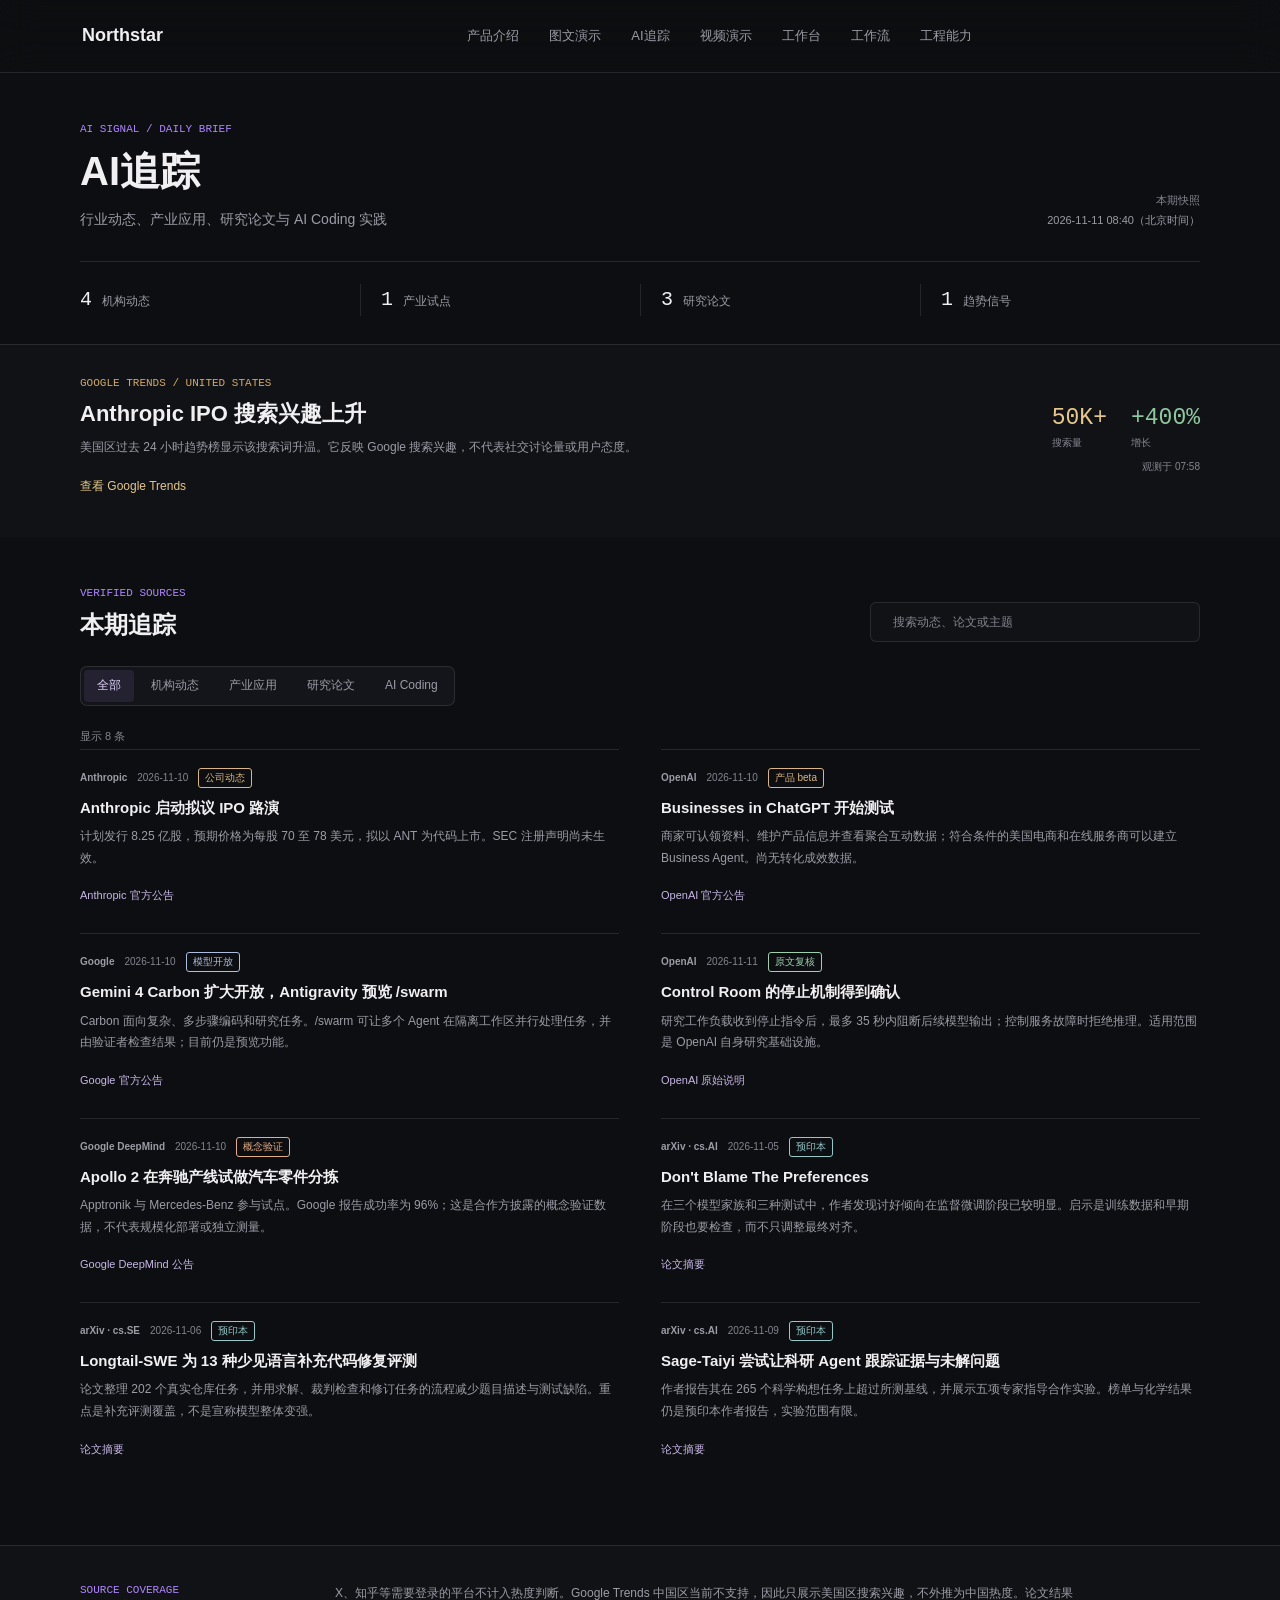
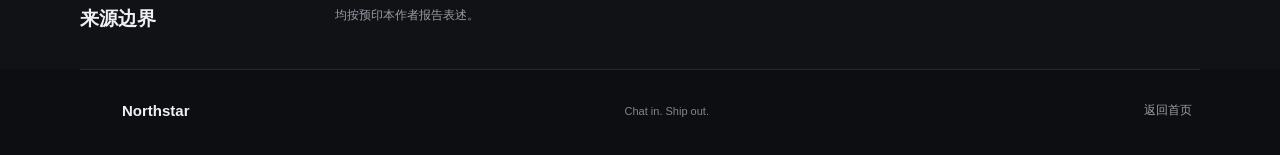
==== website/ai-tracking/index.html @ f53c5e8a "Add AI tracking page" ====
<!doctype html>
<html lang="zh-CN">
  <head>
    <meta charset="utf-8">
    <meta name="viewport" content="width=device-width, initial-scale=1">
    <meta name="theme-color" content="#0d0e11">
    <meta name="description" content="追踪 AI 行业动态、产业应用、研究论文与 AI Coding 实践。">
    <meta property="og:type" content="website">
    <meta property="og:site_name" content="Northstar">
    <meta property="og:title" content="AI追踪 · Northstar">
    <meta property="og:description" content="AI 行业动态、产业应用、研究论文与 AI Coding 实践。">
    <meta property="og:image" content="https://godcin.com/assets/northstar-share-f0084951f0eb.jpg">
    <meta property="og:url" content="https://godcin.com/ai-tracking/">
    <link rel="canonical" href="https://godcin.com/ai-tracking/">
    <link rel="icon" href="../favicon.ico" sizes="32x32" type="image/x-icon">
    <link rel="stylesheet" href="../styles.css">
    <link rel="stylesheet" href="tracking.css">
    <title>AI追踪 · Northstar</title>
    <script src="../vendor/lucide.min.js" defer></script>
    <script src="tracking.js" defer></script>
  </head>
  <body>
    <a class="skip-link" href="#main">跳转到正文</a>
    <header class="site-header">
      <div class="header-inner">
        <a class="brand" href="../" aria-label="Northstar 首页">
          <span class="brand-mark" aria-hidden="true"><i data-lucide="sparkles"></i></span>
          <span>Northstar</span>
        </a>
        <nav class="desktop-nav" aria-label="主导航">
          <a href="../product/index.html">产品介绍</a>
          <a href="../walkthrough/">图文演示</a>
          <a href="./" aria-current="page">AI追踪</a>
          <a href="../#desktop-journey">视频演示</a>
          <a href="../#demo">工作台</a>
          <a href="../#workflow">工作流</a>
          <a href="../#principles">工程能力</a>
        </nav>
        <button class="icon-button menu-toggle" type="button" aria-label="展开导航" aria-controls="mobile-nav" aria-expanded="false" title="展开导航">
          <i data-lucide="menu" aria-hidden="true"></i>
        </button>
      </div>
      <nav id="mobile-nav" class="mobile-nav" aria-label="移动端导航" hidden>
        <a href="../product/index.html">产品介绍<i data-lucide="arrow-right" aria-hidden="true"></i></a>
        <a href="../walkthrough/">图文演示<i data-lucide="arrow-right" aria-hidden="true"></i></a>
        <a href="./" aria-current="page">AI追踪<i data-lucide="arrow-right" aria-hidden="true"></i></a>
        <a href="../#desktop-journey">视频演示<i data-lucide="arrow-down" aria-hidden="true"></i></a>
        <a href="../#demo">工作台<i data-lucide="arrow-down" aria-hidden="true"></i></a>
        <a href="../#workflow">工作流<i data-lucide="arrow-down" aria-hidden="true"></i></a>
        <a href="../#principles">工程能力<i data-lucide="arrow-down" aria-hidden="true"></i></a>
      </nav>
    </header>

    <main id="main" class="tracking-main">
      <section class="tracking-heading content-width" aria-labelledby="tracking-title">
        <div>
          <p class="section-label">AI SIGNAL / DAILY BRIEF</p>
          <h1 id="tracking-title">AI追踪</h1>
          <p class="tracking-subtitle">行业动态、产业应用、研究论文与 AI Coding 实践</p>
        </div>
        <p class="tracking-updated">本期快照<br><time datetime="2026-11-11T08:40:00+08:00">2026-11-11 08:40（北京时间）</time></p>
      </section>

      <section class="tracking-overview content-width" aria-label="本期内容数量">
        <ul class="tracking-stats">
          <li><strong>4</strong><span>机构动态</span></li>
          <li><strong>1</strong><span>产业试点</span></li>
          <li><strong>3</strong><span>研究论文</span></li>
          <li><strong>1</strong><span>趋势信号</span></li>
        </ul>
      </section>

      <section class="trend-signal section-band" aria-labelledby="trend-title">
        <div class="content-width trend-layout">
          <div>
            <p class="section-label">GOOGLE TRENDS / UNITED STATES</p>
            <h2 id="trend-title">Anthropic IPO 搜索兴趣上升</h2>
            <p>美国区过去 24 小时趋势榜显示该搜索词升温。它反映 Google 搜索兴趣，不代表社交讨论量或用户态度。</p>
            <a class="text-link" href="https://trends.google.com/trending?geo=US&amp;hours=24" target="_blank" rel="noopener noreferrer">查看 Google Trends<i data-lucide="arrow-up-right" aria-hidden="true"></i></a>
          </div>
          <div class="trend-metrics" aria-label="搜索量 50K 以上，增长 400%">
            <div><strong>50K+</strong><span>搜索量</span></div>
            <div><strong>+400%</strong><span>增长</span></div>
            <time datetime="2026-11-11T07:58:00+08:00">观测于 07:58</time>
          </div>
        </div>
      </section>

      <section class="tracking-feed content-width" aria-labelledby="feed-title">
        <div class="feed-heading">
          <div>
            <p class="section-label">VERIFIED SOURCES</p>
            <h2 id="feed-title">本期追踪</h2>
          </div>
          <label class="tracking-search">
            <i data-lucide="search" aria-hidden="true"></i>
            <span class="visually-hidden">搜索本期追踪</span>
            <input id="tracking-search" type="search" placeholder="搜索动态、论文或主题" autocomplete="off">
          </label>
        </div>

        <div class="tracking-tabs" role="tablist" aria-label="AI 追踪分类">
          <button id="tracking-tab-all" role="tab" type="button" aria-selected="true" aria-controls="tracking-results" data-filter="all">全部</button>
          <button id="tracking-tab-updates" role="tab" type="button" aria-selected="false" aria-controls="tracking-results" data-filter="updates" tabindex="-1">机构动态</button>
          <button id="tracking-tab-industry" role="tab" type="button" aria-selected="false" aria-controls="tracking-results" data-filter="industry" tabindex="-1">产业应用</button>
          <button id="tracking-tab-papers" role="tab" type="button" aria-selected="false" aria-controls="tracking-results" data-filter="papers" tabindex="-1">研究论文</button>
          <button id="tracking-tab-coding" role="tab" type="button" aria-selected="false" aria-controls="tracking-results" data-filter="coding" tabindex="-1">AI Coding</button>
        </div>

        <div id="tracking-results" role="tabpanel" aria-labelledby="tracking-tab-all" tabindex="0">
          <p id="tracking-count" class="tracking-count" aria-live="polite">显示 8 条</p>
          <div class="signal-grid">
            <article class="signal-item" data-categories="updates" data-search="anthropic ipo 路演 上市 sec ant 825000000 70 78">
              <div class="signal-meta"><span class="signal-source">Anthropic</span><time datetime="2026-11-10">2026-11-10</time><span class="signal-tag tag-company">公司动态</span></div>
              <h3>Anthropic 启动拟议 IPO 路演</h3>
              <p>计划发行 8.25 亿股，预期价格为每股 70 至 78 美元，拟以 ANT 为代码上市。SEC 注册声明尚未生效。</p>
              <a class="text-link" href="https://www.anthropic.com/news/roadshow-launch" target="_blank" rel="noopener noreferrer">Anthropic 官方公告<i data-lucide="arrow-up-right" aria-hidden="true"></i></a>
            </article>

            <article class="signal-item" data-categories="updates industry" data-search="openai businesses chatgpt 商家 business hub agent 电商 企业资料">
              <div class="signal-meta"><span class="signal-source">OpenAI</span><time datetime="2026-11-10">2026-11-10</time><span class="signal-tag tag-company">产品 beta</span></div>
              <h3>Businesses in ChatGPT 开始测试</h3>
              <p>商家可认领资料、维护产品信息并查看聚合互动数据；符合条件的美国电商和在线服务商可以建立 Business Agent。尚无转化成效数据。</p>
              <a class="text-link" href="https://openai.com/index/introducing-businesses-chatgpt/" target="_blank" rel="noopener noreferrer">OpenAI 官方公告<i data-lucide="arrow-up-right" aria-hidden="true"></i></a>
            </article>

            <article class="signal-item" data-categories="updates coding" data-search="google gemini 4 carbon antigravity swarm 多 agent 隔离 工作区 对抗 验证 编码">
              <div class="signal-meta"><span class="signal-source">Google</span><time datetime="2026-11-10">2026-11-10</time><span class="signal-tag tag-model">模型开放</span></div>
              <h3>Gemini 4 Carbon 扩大开放，Antigravity 预览 /swarm</h3>
              <p>Carbon 面向复杂、多步骤编码和研究任务。/swarm 可让多个 Agent 在隔离工作区并行处理任务，并由验证者检查结果；目前仍是预览功能。</p>
              <a class="text-link" href="https://blog.google/innovation-and-ai/models-and-research/gemini-models/gemini-4-carbon-now-available/" target="_blank" rel="noopener noreferrer">Google 官方公告<i data-lucide="arrow-up-right" aria-hidden="true"></i></a>
            </article>

            <article class="signal-item" data-categories="updates" data-search="openai control room 35 秒 fail closed 停止 推理 研究 安全">
              <div class="signal-meta"><span class="signal-source">OpenAI</span><time datetime="2026-11-11">2026-11-11</time><span class="signal-tag tag-safety">原文复核</span></div>
              <h3>Control Room 的停止机制得到确认</h3>
              <p>研究工作负载收到停止指令后，最多 35 秒内阻断后续模型输出；控制服务故障时拒绝推理。适用范围是 OpenAI 自身研究基础设施。</p>
              <a class="text-link" href="https://openai.com/index/control-room/" target="_blank" rel="noopener noreferrer">OpenAI 原始说明<i data-lucide="arrow-up-right" aria-hidden="true"></i></a>
            </article>

            <article class="signal-item" data-categories="industry" data-search="google deepmind gemini robotics 2.5 apptronik mercedes benz apollo 2 96% 分拣 机器人 试点">
              <div class="signal-meta"><span class="signal-source">Google DeepMind</span><time datetime="2026-11-10">2026-11-10</time><span class="signal-tag tag-industry">概念验证</span></div>
              <h3>Apollo 2 在奔驰产线试做汽车零件分拣</h3>
              <p>Apptronik 与 Mercedes-Benz 参与试点。Google 报告成功率为 96%；这是合作方披露的概念验证数据，不代表规模化部署或独立测量。</p>
              <a class="text-link" href="https://deepmind.google/blog/gemini-robotics-2-5-accelerates-real-world-physical-intelligence/" target="_blank" rel="noopener noreferrer">Google DeepMind 公告<i data-lucide="arrow-up-right" aria-hidden="true"></i></a>
            </article>

            <article class="signal-item" data-categories="papers" data-search="论文 sycophancy 讨好 偏好对齐 rlhf dpo 监督微调 sft 数据">
              <div class="signal-meta"><span class="signal-source">arXiv · cs.AI</span><time datetime="2026-11-05">2026-11-05</time><span class="signal-tag tag-paper">预印本</span></div>
              <h3>Don't Blame The Preferences</h3>
              <p>在三个模型家族和三种测试中，作者发现讨好倾向在监督微调阶段已较明显。启示是训练数据和早期阶段也要检查，而不只调整最终对齐。</p>
              <a class="text-link" href="https://arxiv.org/abs/2611.10045" target="_blank" rel="noopener noreferrer">论文摘要<i data-lucide="arrow-up-right" aria-hidden="true"></i></a>
            </article>

            <article class="signal-item" data-categories="papers" data-search="论文 longtail swe 代码 agent 多语言 编程语言 基准 仓库 修复 测试">
              <div class="signal-meta"><span class="signal-source">arXiv · cs.SE</span><time datetime="2026-11-06">2026-11-06</time><span class="signal-tag tag-paper">预印本</span></div>
              <h3>Longtail-SWE 为 13 种少见语言补充代码修复评测</h3>
              <p>论文整理 202 个真实仓库任务，并用求解、裁判检查和修订任务的流程减少题目描述与测试缺陷。重点是补充评测覆盖，不是宣称模型整体变强。</p>
              <a class="text-link" href="https://arxiv.org/abs/2611.10304" target="_blank" rel="noopener noreferrer">论文摘要<i data-lucide="arrow-up-right" aria-hidden="true"></i></a>
            </article>

            <article class="signal-item" data-categories="papers" data-search="论文 sage taiyi 科学发现 agent 假设 证据 实验 化学 产率">
              <div class="signal-meta"><span class="signal-source">arXiv · cs.AI</span><time datetime="2026-11-09">2026-11-09</time><span class="signal-tag tag-paper">预印本</span></div>
              <h3>Sage-Taiyi 尝试让科研 Agent 跟踪证据与未解问题</h3>
              <p>作者报告其在 265 个科学构想任务上超过所测基线，并展示五项专家指导合作实验。榜单与化学结果仍是预印本作者报告，实验范围有限。</p>
              <a class="text-link" href="https://arxiv.org/abs/2611.12762" target="_blank" rel="noopener noreferrer">论文摘要<i data-lucide="arrow-up-right" aria-hidden="true"></i></a>
            </article>
          </div>
          <p id="tracking-empty" class="tracking-empty" hidden>没有匹配的追踪条目。</p>
        </div>
      </section>

      <section class="tracking-coverage section-band" aria-labelledby="coverage-title">
        <div class="content-width coverage-row">
          <div>
            <p class="section-label">SOURCE COVERAGE</p>
            <h2 id="coverage-title">来源边界</h2>
          </div>
          <p>X、知乎等需要登录的平台不计入热度判断。Google Trends 中国区当前不支持，因此只展示美国区搜索兴趣，不外推为中国热度。论文结果均按预印本作者报告表述。</p>
        </div>
      </section>
    </main>

    <footer class="site-footer content-width">
      <a class="brand" href="../"><span class="brand-mark" aria-hidden="true"><i data-lucide="sparkles"></i></span><span>Northstar</span></a>
      <p>Chat in. Ship out.</p>
      <a class="text-link" href="../">返回首页<i data-lucide="arrow-right" aria-hidden="true"></i></a>
    </footer>
  </body>
</html>
---- website/styles.css ----
:root {
  color-scheme: dark;
  --bg: #0d0e11;
  --surface: #15161b;
  --text: #f0f0f3;
  --muted: #9b9ca6;
  --dim: #848590;
  --line: rgba(255, 255, 255, 0.1);
  --accent: #af87ff;
  --accent-soft: rgba(175, 135, 255, 0.1);
  --dev: #9dbcea;
  --qa: #91c9a5;
  --font: -apple-system, BlinkMacSystemFont, "SF Pro Display", "PingFang SC", "Microsoft YaHei", sans-serif;
}

*, *::before, *::after { box-sizing: border-box; }
html { scroll-behavior: smooth; scroll-padding-top: 100px; }
body { margin: 0; background: var(--bg); color: var(--text); font: 15px/1.65 var(--font); -webkit-font-smoothing: antialiased; }
body, button, a { letter-spacing: 0; }
body.dialog-open { overflow: hidden; }
a { color: inherit; text-decoration: none; }
button { font: inherit; }
button, a, summary { -webkit-tap-highlight-color: transparent; }
button { cursor: pointer; }
button, input { color: inherit; }
button:disabled { cursor: default; }
button, a, summary { touch-action: manipulation; }
[hidden] { display: none !important; }
svg { display: block; width: 20px; height: 20px; stroke-width: 1.6; flex: none; }
img { display: block; max-width: 100%; }
h1, h2, h3, p, figure { margin: 0; }
h2 { font-size: 34px; line-height: 1.4; font-weight: 600; }
h3 { font-size: 18px; line-height: 1.5; font-weight: 600; }
::selection { background: #62418f; color: #fff; }
:focus-visible { outline: 2px solid var(--accent); outline-offset: 5px; }
.content-width { width: min(1120px, calc(100% - 80px)); margin-inline: auto; }
.skip-link { position: fixed; top: 12px; left: 12px; padding: 8px 16px; background: var(--text); color: var(--bg); z-index: 100; transform: translateY(-160%); }
.skip-link:focus { transform: none; }
.site-header { position: sticky; top: 0; z-index: 20; border-bottom: 1px solid var(--line); background: rgba(13, 14, 17, 0.86); -webkit-backdrop-filter: blur(18px); backdrop-filter: blur(18px); }
.header-inner { width: min(1240px, calc(100% - 80px)); margin-inline: auto; min-height: 72px; display: flex; align-items: center; gap: 36px; }
.brand { display: inline-flex; align-items: center; gap: 11px; font-size: 18px; font-weight: 600; white-space: nowrap; }
.brand-mark { width: 31px; height: 31px; display: grid; place-items: center; color: var(--accent); }
.brand-mark svg { width: 27px; height: 27px; }
.desktop-nav { display: flex; justify-content: center; gap: 30px; margin-inline: auto; }
.desktop-nav a { font-size: 13px; color: var(--muted); transition: color 160ms; }
.desktop-nav a:hover { color: var(--text); }
.icon-button { width: 36px; height: 36px; flex: none; display: inline-grid; place-items: center; border-radius: 6px; border: 1px solid var(--line); background: transparent; color: var(--muted); transition: color 160ms, background 160ms; }
.icon-button:hover { background: #22232a; color: var(--text); }
.icon-button svg { width: 17px; height: 17px; }
.menu-toggle { display: none; }
.mobile-nav { padding: 4px 24px 18px; border-top: 1px solid var(--line); }
.mobile-nav a { display: flex; justify-content: space-between; align-items: center; padding: 12px 0; color: var(--muted); }
.mobile-nav svg { width: 15px; height: 15px; }
.hero { text-align: center; padding: 64px 24px 60px; }
.hero-inner { max-width: 840px; margin-inline: auto; }
.eyebrow, .section-label { color: var(--accent); font: 11px/1.5 ui-monospace, "SFMono-Regular", Menlo, monospace; }
.hero h1 { margin-top: 14px; font-size: 72px; font-weight: 600; line-height: 1.13; }
.hero-subtitle { margin-top: 17px; font-size: 27px; font-weight: 500; line-height: 1.5; }
.hero-description { margin-top: 18px; color: var(--muted); font-size: 15px; line-height: 1.8; }
.hero-actions { display: flex; flex-wrap: wrap; align-items: center; justify-content: center; gap: 30px; margin-top: 26px; }
.button { display: inline-flex; justify-content: center; align-items: center; gap: 10px; min-height: 44px; padding: 10px 18px; border: 1px solid var(--line); border-radius: 7px; font-size: 13px; font-weight: 500; transition: background 160ms, border-color 160ms; }
.button svg { width: 16px; height: 16px; }
.button svg:last-child { width: 14px; height: 14px; }
.button-primary { color: #e7dcff; border-color: rgba(175, 135, 255, 0.35); background: #262033; }
.button-primary:hover { border-color: var(--accent); background: #332745; }
.text-link { display: inline-flex; align-items: center; gap: 8px; font-size: 13px; color: var(--muted); transition: color 160ms; }
.text-link:hover { color: var(--text); }
.text-link svg { width: 15px; height: 15px; }
.walkthrough-preview { display: grid; grid-template-columns: minmax(0, 1fr) minmax(0, 1.1fr); gap: 64px; align-items: center; padding-block: 48px 64px; border-top: 1px solid var(--line); }
.walkthrough-preview h2 { margin-top: 15px; font-size: 30px; }
.walkthrough-preview-copy > p:not(.section-label) { max-width: 420px; margin-top: 18px; color: var(--muted); font-size: 14px; line-height: 1.9; }
.walkthrough-path { display: flex; flex-wrap: wrap; gap: 12px 20px; padding: 0; margin: 24px 0; list-style: none; font-size: 12px; color: var(--muted); }
.walkthrough-path span { color: var(--accent); font: 10px ui-monospace, monospace; margin-right: 7px; }
.walkthrough-preview-copy > .text-link { color: #d8c4ff; min-height: 44px; }
.walkthrough-preview-shot { display: block; border: 1px solid var(--line); border-radius: 8px; overflow: hidden; background: var(--surface); }
.walkthrough-preview-shot:hover { border-color: rgba(175, 135, 255, 0.45); }
.walkthrough-preview-shot img { width: 100%; height: auto; }
.walkthrough-preview-shot > span { display: flex; justify-content: space-between; align-items: center; padding: 12px 16px; color: var(--muted); font-size: 12px; }
.walkthrough-preview-shot svg { width: 16px; height: 16px; }
.desktop-journey { background: #111216; }
.demo-carousel-controls { display: flex; justify-content: space-between; align-items: center; gap: 16px; margin-bottom: 32px; }
.demo-tabs { display: flex; align-items: center; gap: 3px; padding: 3px; border: 1px solid var(--line); border-radius: 7px; background: #14151a; }
.demo-tabs button { display: flex; align-items: center; justify-content: center; gap: 6px; width: 92px; height: 32px; border: 0; border-radius: 4px; background: transparent; color: var(--muted); font-size: 12px; transition: background 160ms, color 160ms; }
.demo-tabs button span { font-size: 11px; opacity: 0.8; }
.demo-tabs button:hover { color: var(--text); }
.demo-tabs button[aria-selected="true"] { background: var(--accent-soft); color: #d8c4ff; }
.demo-tabs button[data-demo-tab="dev"][aria-selected="true"], .demo-tabs button[data-demo-tab="coding"][aria-selected="true"], .demo-tabs button[data-demo-tab="review"][aria-selected="true"] { background: rgba(157, 188, 234, 0.12); color: var(--dev); }
.demo-carousel-arrows { display: flex; gap: 8px; }
.carousel-viewport { overflow: hidden; touch-action: pan-y pinch-zoom; transition: height 300ms ease; }
.demo-carousel-track { display: flex; align-items: flex-start; width: 100%; transition: transform 300ms ease; }
.demo-carousel-slide { flex: 0 0 100%; min-width: 0; }
.desktop-journey-heading { display: flex; justify-content: space-between; align-items: end; gap: 36px; }
.desktop-journey-heading > div { min-width: 0; }
.desktop-journey-heading h2 { margin-top: 15px; max-width: 620px; }
.desktop-journey-heading > p { max-width: 430px; color: var(--muted); font-size: 14px; line-height: 1.8; }
.desktop-session { margin: 45px 0 0; }
.desktop-session-frame { aspect-ratio: 16 / 9; overflow: hidden; border: 1px solid var(--line); background: #0b0c0f; }
.pm-video-preview { position: relative; display: block; }
.pm-video-preview:focus-visible { outline-offset: -4px; }
.pm-video-preview img { width: 100%; height: 100%; object-fit: contain; }
.video-play { position: absolute; inset: 0; margin: auto; width: 64px; height: 64px; display: grid; place-items: center; border-radius: 50%; border: 1px solid rgba(255, 255, 255, 0.5); background: rgba(13, 14, 17, 0.88); color: var(--text); transition: background 160ms; }
.video-play svg { width: 27px; height: 27px; }
.pm-video-preview:hover .video-play { background: #262033; }
.desktop-session figcaption { color: var(--muted); }
.pm-chapters { display: grid; grid-template-columns: repeat(3, minmax(0, 1fr)); column-gap: 32px; list-style: none; padding: 0; margin: 32px 0 0; }
.pm-chapters li { min-width: 0; padding-block: 24px; border-top: 1px solid var(--line); }
.chapter-seek { display: inline-flex; align-items: center; justify-content: center; gap: 8px; min-height: 36px; min-width: 85px; padding: 6px 0; border: 0; background: transparent; color: var(--dev); font: 12px ui-monospace, "SFMono-Regular", Menlo, monospace; font-variant-numeric: tabular-nums; }
.chapter-seek svg { width: 14px; height: 14px; }
.chapter-seek:hover, .chapter-seek[aria-current="true"] { color: var(--text); }
.pm-chapters h3 { margin-top: 10px; font-size: 15px; }
.pm-chapters p { max-width: 320px; margin-top: 8px; color: var(--muted); font-size: 12px; line-height: 1.8; }
.showcase { padding-block: 68px; }
.showcase-heading { display: flex; justify-content: space-between; align-items: end; gap: 24px; padding-bottom: 22px; }
.showcase .section-label { font-size: 10px; color: var(--dim); }
.showcase h2 { margin-top: 7px; font-size: 23px; font-weight: 500; }
.showcase-description { max-width: 580px; margin-top: 12px; color: var(--muted); font-size: 12px; line-height: 1.8; }
.showcase-tools { display: flex; align-items: center; gap: 14px; flex: none; }
.role-tabs { display: flex; align-items: center; border: 1px solid var(--line); background: #14151a; border-radius: 7px; padding: 3px; gap: 3px; }
.role-tabs button { display: flex; gap: 6px; justify-content: center; align-items: center; width: 85px; height: 30px; font-size: 12px; background: transparent; border: 0; border-radius: 4px; color: var(--muted); transition: background 160ms, color 160ms; }
.role-tabs button span { font-size: 11px; opacity: 0.8; }
.role-tabs button:hover { color: var(--text); }
.role-tabs button[aria-selected="true"] { background: var(--accent-soft); color: #d8c4ff; }
.role-tabs button[data-role="dev"][aria-selected="true"] { background: rgba(157, 188, 234, 0.12); color: var(--dev); }
.role-tabs button[data-role="qa"][aria-selected="true"] { background: rgba(145, 201, 165, 0.12); color: var(--qa); }
.product-view { outline-offset: 8px; }
.media-stage { position: relative; aspect-ratio: 8 / 5; overflow: hidden; border-block: 1px solid var(--line); background: #0f1115; }
.media-stage img, .media-stage video { width: 100%; height: 100%; object-fit: contain; }
.media-stage img { transition: opacity 160ms; }
figcaption { display: flex; justify-content: space-between; align-items: start; gap: 20px; padding-top: 18px; font-size: 11px; color: var(--muted); }
.demo-context { display: inline-flex; align-items: center; gap: 8px; white-space: nowrap; }
.status-dot { width: 5px; height: 5px; background: var(--qa); border-radius: 50%; }
.caption-divider { color: var(--dim); }
.media-error { font-size: 13px; color: #f3b88c; margin-top: 14px; }
.media-error a { text-decoration: underline; text-underline-offset: 3px; }
.section-band { border-top: 1px solid var(--line); padding-block: 82px; }
.section-intro { text-align: center; }
.section-intro h2 { margin-top: 15px; }
.section-intro > p:last-child { color: var(--muted); margin-top: 18px; font-size: 14px; }
.workflow-steps { display: grid; grid-template-columns: repeat(5, minmax(0, 1fr)); list-style: none; padding: 0; margin: 48px 0 0; }
.workflow-steps li { position: relative; padding: 0 24px; border-left: 1px solid var(--line); }
.workflow-steps li:first-child { border-left: none; padding-left: 0; }
.workflow-steps li:last-child { padding-right: 0; }
.step-number { display: block; font: 11px ui-monospace, "SFMono-Regular", monospace; color: var(--dim); }
.workflow-steps li > svg { margin-top: 23px; width: 23px; height: 23px; color: #c5b5df; }
.workflow-steps h3 { margin-top: 17px; font-size: 16px; }
.workflow-steps p { margin-top: 11px; color: var(--muted); font-size: 12px; line-height: 1.8; }
.step-role { display: block; margin-top: 23px; color: #c4adde; font-size: 10px; }
.step-status { display: inline-block; margin-top: 9px; padding: 1px 6px; border: 1px solid var(--line); border-radius: 4px; color: var(--dim); font-size: 9px; line-height: 1.8; }
.role-dev { color: var(--dev); }
.role-qa { color: var(--qa); }
.role-shared { color: var(--muted); }
.workflow-note { display: flex; align-items: center; gap: 16px; margin-top: 44px; padding-top: 25px; border-top: 1px solid var(--line); color: var(--muted); font-size: 12px; }
.workflow-note > svg { color: var(--dim); width: 18px; height: 18px; }
.workflow-note p span { margin-left: 12px; color: var(--dim); }
.workflow-scope { max-width: 850px; margin-top: 16px; color: var(--dim); font-size: 11px; line-height: 1.9; }
.principles { background: #111216; }
.principles-heading { display: flex; justify-content: space-between; align-items: end; gap: 36px; }
.principles-heading h2 { margin-top: 15px; }
.principles-heading > p { color: var(--muted); font-size: 14px; }
.principle-grid { display: grid; grid-template-columns: repeat(2, minmax(0, 1fr)); column-gap: 80px; margin-top: 44px; }
.principle { display: flex; align-items: start; gap: 19px; padding-block: 29px; border-top: 1px solid var(--line); }
.principle > svg { margin-top: 4px; color: var(--accent); width: 22px; height: 22px; }
.principle:nth-child(2) > svg { color: var(--qa); }
.principle:nth-child(3) > svg { color: var(--dev); }
.principle:nth-child(4) > svg { color: #d5bf8b; }
.principle:nth-child(5) > svg { color: var(--dev); }
.principle:nth-child(6) > svg { color: var(--qa); }
.principle h3 { font-size: 17px; }
.principle p { font-size: 13px; color: var(--muted); line-height: 1.85; margin-top: 12px; }
.principle .text-link { margin-top: 15px; font-size: 12px; }
.future-heading { display: grid; grid-template-columns: 1fr 1fr; gap: 80px; align-items: end; }
.future-heading h2 { margin-top: 15px; }
.future-heading > p { color: var(--muted); font-size: 14px; line-height: 1.9; }
.future-path { display: grid; grid-template-columns: repeat(5, minmax(0, 1fr)); gap: 24px; margin: 44px 0 0; padding: 0; list-style: none; }
.future-path li { position: relative; min-width: 0; padding-top: 22px; border-top: 1px solid var(--line); }
.future-path li:not(:last-child)::after { content: "→"; position: absolute; top: 51px; right: -19px; color: var(--dim); font-size: 13px; }
.future-path span { display: block; color: var(--dim); font: 10px/1.7 ui-monospace, "SFMono-Regular", Menlo, monospace; }
.future-path strong { display: block; margin-top: 12px; font-size: 14px; font-weight: 500; }
.future-path p { margin-top: 8px; color: var(--muted); font-size: 11px; line-height: 1.8; }
.future-footer { display: grid; grid-template-columns: 1.5fr 1fr; gap: 70px; margin-top: 36px; padding-top: 26px; border-top: 1px solid var(--line); }
.future-footer > p { color: var(--muted); font-size: 13px; line-height: 1.9; }
.future-links { display: flex; flex-direction: column; align-items: flex-start; justify-content: center; gap: 12px; }
.questions-layout { display: grid; grid-template-columns: 1fr 1.7fr; gap: 72px; }
.questions h2 { margin-top: 14px; font-size: 28px; }
.question-list { border-top: 1px solid var(--line); }
.question-list details { border-bottom: 1px solid var(--line); }
.question-list summary { display: flex; justify-content: space-between; align-items: center; gap: 24px; min-height: 70px; padding-block: 17px; font-size: 14px; cursor: pointer; list-style: none; }
.question-list summary::-webkit-details-marker { display: none; }
.question-list summary:hover { color: var(--accent); }
.question-list summary svg { color: var(--dim); width: 16px; height: 16px; transition: transform 160ms; }
.question-list details[open] summary svg { transform: rotate(45deg); color: var(--accent); }
.question-list details p { font-size: 13px; color: var(--muted); padding: 0 35px 22px 0; line-height: 1.85; }
.author { background: #111216; }
.author-layout { display: grid; grid-template-columns: 1fr 1.7fr; gap: 72px; align-items: start; }
.author h2 { margin-top: 14px; font-size: 28px; }
.author-card { display: flex; justify-content: space-between; align-items: center; gap: 30px; padding: 25px 0; border-top: 1px solid var(--line); border-bottom: 1px solid var(--line); }
.author-identity { display: flex; align-items: center; gap: 16px; }
.author-avatar { display: grid; place-items: center; width: 46px; height: 46px; border: 1px solid rgba(175, 135, 255, 0.4); border-radius: 50%; color: #d8c4ff; background: var(--accent-soft); font: 13px ui-monospace, "SFMono-Regular", Menlo, monospace; }
.author-identity h3 { font-size: 17px; }
.author-identity p { margin-top: 5px; color: var(--muted); font-size: 12px; }
.author-details { display: grid; gap: 9px; margin: 0; min-width: 210px; }
.author-details div { display: grid; grid-template-columns: 42px 1fr; gap: 12px; font-size: 12px; }
.author-details dt { color: var(--dim); }
.author-details dd { margin: 0; color: var(--muted); }
.author-details a { color: #cdb8f2; }
.author-details a:hover { color: var(--text); }
.explore { text-align: center; padding-block: 70px; }
.explore h2 { margin-top: 16px; font-size: 35px; }
.explore-inner > p:not(.eyebrow) { color: var(--muted); margin-top: 17px; font-size: 13px; }
.explore .button { margin-top: 28px; }
.share-tools { margin-top: 28px; }
.share-label { font-size: 12px; color: var(--muted); }
.share-toolbar { display: flex; justify-content: center; align-items: center; gap: 8px; margin-top: 12px; }
.share-tool { position: relative; }
.share-tool img { width: 18px; height: 18px; opacity: 0.75; transition: opacity 160ms; }
.share-tool:hover img, .share-tool:focus-visible img { opacity: 1; }
.share-tool::after { content: attr(data-tooltip); position: absolute; bottom: calc(100% + 8px); left: 50%; transform: translateX(-50%) translateY(3px); padding: 4px 8px; border: 1px solid var(--line); border-radius: 4px; background: #22232a; color: var(--text); font-size: 11px; line-height: 1.5; white-space: nowrap; opacity: 0; visibility: hidden; pointer-events: none; transition: opacity 160ms, transform 160ms; }
.share-tool:hover::after, .share-tool:focus-visible::after { opacity: 1; visibility: visible; transform: translateX(-50%); }
.share-status { min-height: 20px; margin-top: 8px; font-size: 11px; line-height: 20px; color: var(--muted); }
.site-footer { display: flex; justify-content: space-between; align-items: center; gap: 24px; border-top: 1px solid var(--line); padding-block: 26px; }
.site-footer .brand { font-size: 15px; }
.site-footer .brand-mark svg { width: 20px; height: 20px; }
.site-footer p { font-size: 11px; color: var(--dim); }
.site-footer .text-link { font-size: 12px; }
dialog { width: min(1700px, calc(100vw - 40px)); max-height: calc(100dvh - 40px); border: 1px solid var(--line); border-radius: 8px; padding: 0; color: var(--text); background: #101116; box-shadow: 0 24px 100px rgba(0, 0, 0, 0.5); }
dialog::backdrop { background: rgba(0, 0, 0, 0.8); -webkit-backdrop-filter: blur(6px); backdrop-filter: blur(6px); }
.dialog-toolbar { display: flex; align-items: center; justify-content: space-between; gap: 16px; padding: 10px 16px; font-size: 12px; color: var(--muted); border-bottom: 1px solid var(--line); }
dialog img { width: 100%; height: auto; }
#wechat-share-dialog { width: min(360px, calc(100vw - 32px)); }
#wechat-share-dialog .dialog-toolbar { padding: 10px 16px; font-size: 12px; }
.wechat-share-content { padding: 24px 20px 16px; text-align: center; }
.wechat-share-brand { display: flex; justify-content: center; align-items: center; gap: 8px; font-size: 19px; font-weight: 600; }
.wechat-share-brand svg { width: 22px; height: 22px; color: var(--accent); }
.wechat-share-description { margin-top: 5px; font-size: 12px; color: var(--muted); }
#wechat-share-dialog .wechat-share-qr { width: 220px; height: auto; aspect-ratio: 1; margin: 22px auto; border: 8px solid #fff; border-radius: 6px; background: #fff; }
.wechat-share-link { display: grid; grid-template-columns: minmax(0, 1fr) 36px 36px; gap: 8px; }
.wechat-share-link input { width: 100%; min-width: 0; height: 36px; padding: 0 10px; border: 1px solid var(--line); border-radius: 6px; background: var(--bg); font: 12px var(--font); }
.noscript-note { text-align: center; font-size: 12px; padding: 16px; color: var(--muted); }

@media (min-width: 1600px) {
  .hero { padding-top: 72px; }
}
@media (max-width: 1000px) {
  .walkthrough-preview { gap: 32px; }
  .content-width, .header-inner { width: calc(100% - 48px); }
  .header-inner { gap: 20px; }
  .desktop-nav { gap: 20px; }
  .showcase-heading { align-items: start; }
  .showcase h2 { font-size: 20px; }
  .role-tabs button { width: 67px; }
  .showcase-tools { gap: 8px; }
  .workflow-steps li { padding-inline: 16px; }
  .workflow-steps p { font-size: 11px; }
  .workflow-note p span { display: block; margin: 4px 0 0; }
  .desktop-journey-heading { align-items: start; }
  .desktop-journey-heading h2 { font-size: 30px; }
  .desktop-journey-heading > p { font-size: 13px; }
  .pm-chapters { column-gap: 24px; }
  .principle-grid { column-gap: 40px; }
  .future-heading { gap: 40px; }
  .future-path { gap: 20px; }
  .future-path li:not(:last-child)::after { right: -16px; }
  .future-path strong { font-size: 13px; }
  .future-footer { gap: 36px; }
  .questions-layout { gap: 36px; }
}
@media (max-width: 720px) {
  .walkthrough-preview { grid-template-columns: 1fr; gap: 24px; padding-block: 36px 44px; }
  .walkthrough-preview h2 { font-size: 27px; }
  html { scroll-padding-top: 82px; }
  .header-inner { min-height: 62px; gap: 16px; }
  .brand { font-size: 16px; gap: 7px; }
  .brand-mark { width: 25px; height: 25px; }
  .brand-mark svg { width: 23px; height: 23px; }
  .desktop-nav { display: none; }
  .menu-toggle { display: inline-grid; margin-left: auto; }
  .hero { padding: 42px 24px 44px; }
  .eyebrow { font-size: 10px; }
  .hero h1 { font-size: 54px; margin-top: 14px; }
  .hero-subtitle { font-size: 21px; margin-top: 14px; }
  .hero-description { font-size: 13px; max-width: 350px; margin: 15px auto 0; }
  .desktop-break { display: none; }
  .hero-actions { gap: 22px; margin-top: 23px; }
  .button { padding: 10px 13px; font-size: 12px; gap: 8px; }
  .text-link { font-size: 12px; gap: 6px; }
  .showcase { padding-block: 43px; }
  .showcase-heading { flex-direction: column; gap: 17px; padding-bottom: 16px; }
  .showcase h2 { font-size: 20px; }
  .showcase-tools { width: 100%; justify-content: space-between; }
  .role-tabs button { width: 77px; height: 32px; }
  figcaption { flex-direction: column; gap: 7px; padding-top: 12px; font-size: 10px; }
  .desktop-journey-heading { flex-direction: column; gap: 18px; }
  .demo-carousel-controls { margin-bottom: 24px; }
  .demo-tabs { flex: 1; min-width: 0; }
  .demo-tabs button { flex: 1; min-width: 0; width: auto; padding-inline: 4px; gap: 4px; white-space: nowrap; }
  .desktop-journey-heading h2 { font-size: 27px; }
  .desktop-journey-heading > p { font-size: 13px; }
  .desktop-session { margin-top: 29px; }
  .desktop-session-frame { margin-inline: 0; }
  .desktop-session figcaption { padding-inline: 0; }
  .pm-chapters { grid-template-columns: 1fr; margin-top: 24px; }
  .pm-chapters li { display: grid; grid-template-columns: 76px minmax(0, 1fr); align-items: start; column-gap: 18px; padding-block: 20px; }
  .chapter-seek { grid-column: 1; grid-row: 1 / 3; min-width: 0; justify-content: start; padding-top: 2px; }
  .pm-chapters h3 { grid-column: 2; margin-top: 0; font-size: 15px; }
  .pm-chapters p { grid-column: 2; max-width: none; margin-top: 7px; font-size: 12px; }
  .section-band { padding-block: 50px; }
  h2 { font-size: 27px; }
  .section-intro > p:last-child { font-size: 13px; margin-top: 14px; }
  .workflow-steps { grid-template-columns: 1fr; margin-top: 30px; }
  .workflow-steps li, .workflow-steps li:first-child, .workflow-steps li:last-child { padding: 19px 0 19px 52px; min-height: 120px; border-left: none; border-top: 1px solid var(--line); display: grid; grid-template-columns: 1fr auto; align-items: center; column-gap: 12px; }
  .workflow-steps .step-number { position: absolute; left: 0; top: 25px; font-size: 10px; }
  .workflow-steps li > svg { position: absolute; top: 51px; left: 0; width: 20px; height: 20px; margin-top: 0; }
  .workflow-steps h3 { grid-column: 1; margin: 0; font-size: 15px; }
  .workflow-steps p { grid-column: 1 / -1; grid-row: 2; margin: 8px 0 0; font-size: 12px; }
  .workflow-steps p br { display: none; }
  .step-role { grid-column: 2; grid-row: 1; margin: 0; font-size: 9px; }
  .step-status { grid-column: 1; grid-row: 3; justify-self: start; margin-top: 8px; }
  .workflow-note { margin-top: 12px; padding-top: 20px; align-items: start; font-size: 11px; gap: 12px; }
  .workflow-note svg { margin-top: 3px; }
  .principles-heading { flex-direction: column; align-items: start; gap: 19px; }
  .principles-heading > p { font-size: 13px; }
  .principle-grid { grid-template-columns: 1fr; margin-top: 28px; }
  .principle { padding-block: 24px; gap: 17px; }
  .principle h3 { font-size: 16px; }
  .principle p { font-size: 12px; margin-top: 9px; }
  .future-heading { grid-template-columns: 1fr; gap: 20px; }
  .future-heading > p { font-size: 13px; }
  .future-path { grid-template-columns: 1fr; gap: 0; margin-top: 28px; }
  .future-path li { display: grid; grid-template-columns: 84px minmax(0, 1fr); column-gap: 16px; padding-block: 19px; }
  .future-path li:not(:last-child)::after { display: none; }
  .future-path span { grid-row: 1 / 3; padding-top: 3px; }
  .future-path strong { margin-top: 0; font-size: 14px; }
  .future-path p { grid-column: 2; margin-top: 5px; font-size: 12px; }
  .future-footer { grid-template-columns: 1fr; gap: 20px; margin-top: 8px; padding-top: 22px; }
  .future-footer > p { font-size: 12px; }
  .questions-layout { grid-template-columns: 1fr; gap: 26px; }
  .questions h2 { font-size: 25px; }
  .question-list summary { font-size: 13px; min-height: 66px; gap: 15px; }
  .question-list details p { font-size: 12px; padding-right: 0; }
  .author-layout { grid-template-columns: 1fr; gap: 26px; }
  .author h2 { font-size: 25px; }
  .author-card { align-items: start; flex-direction: column; gap: 20px; padding-block: 22px; }
  .author-details { min-width: 0; width: 100%; }
  .explore h2 { font-size: 29px; }
  .site-footer { flex-wrap: wrap; gap: 12px; padding-block: 23px; }
  .site-footer p { order: 3; width: 100%; padding-left: 32px; }
  .site-footer > .text-link { margin-left: auto; }
  dialog { width: calc(100vw - 20px); max-height: calc(100dvh - 20px); }
  .dialog-toolbar { padding: 8px 10px; font-size: 10px; }
}
@media (max-width: 480px) {
  .demo-carousel-controls { flex-wrap: wrap; gap: 12px; }
  .demo-tabs { flex-basis: 100%; }
  .demo-tabs button { height: 40px; }
  .demo-carousel-arrows { margin-left: auto; }
}
@media (max-width: 360px) {
  .content-width, .header-inner { width: calc(100% - 32px); }
  .hero { padding-inline: 16px; }
  .hero h1 { font-size: 46px; }
  .hero-subtitle { font-size: 18px; }
  .hero-actions { gap: 14px; }
  .button { padding-inline: 10px; }
  .role-tabs button { width: 68px; }
}
@media (prefers-reduced-motion: reduce) {
  html { scroll-behavior: auto; }
  *, *::before, *::after { transition-duration: 0s !important; animation-duration: 0s !important; }
}
---- website/ai-tracking/tracking.css ----
.tracking-main { min-height: calc(100vh - 140px); }
.tracking-heading { display: flex; justify-content: space-between; align-items: end; gap: 32px; padding-block: 48px 30px; border-bottom: 1px solid var(--line); }
.tracking-heading h1 { margin-top: 8px; font-size: 40px; font-weight: 600; line-height: 1.25; }
.tracking-subtitle { margin-top: 12px; color: var(--muted); font-size: 14px; }
.tracking-updated { flex: none; color: var(--dim); font-size: 11px; line-height: 1.8; text-align: right; }
.tracking-updated time { color: var(--muted); font-variant-numeric: tabular-nums; }
.tracking-overview { padding-block: 22px 28px; }
.tracking-stats { display: grid; grid-template-columns: repeat(4, minmax(0, 1fr)); list-style: none; padding: 0; margin: 0; }
.tracking-stats li { display: flex; align-items: baseline; gap: 10px; min-width: 0; padding: 4px 20px; border-left: 1px solid var(--line); }
.tracking-stats li:first-child { padding-left: 0; border-left: 0; }
.tracking-stats strong { font: 20px/1.2 ui-monospace, "SFMono-Regular", Menlo, monospace; color: var(--text); font-variant-numeric: tabular-nums; }
.tracking-stats span { color: var(--muted); font-size: 12px; }
.trend-signal { padding-block: 30px; background: #111216; }
.trend-layout { display: grid; grid-template-columns: minmax(0, 1fr) auto; align-items: center; gap: 40px; }
.trend-layout .section-label { color: #d2aa65; }
.trend-layout h2 { margin-top: 8px; font-size: 22px; }
.trend-layout > div:first-child > p:not(.section-label) { max-width: 680px; margin-top: 8px; color: var(--muted); font-size: 12px; }
.trend-layout .text-link { min-height: 40px; margin-top: 9px; color: #e5c889; font-size: 12px; }
.trend-metrics { display: grid; grid-template-columns: repeat(2, auto); align-items: end; gap: 8px 24px; }
.trend-metrics div { display: grid; gap: 2px; }
.trend-metrics strong { color: #e5c889; font: 23px/1.2 ui-monospace, "SFMono-Regular", Menlo, monospace; font-variant-numeric: tabular-nums; }
.trend-metrics div:nth-child(2) strong { color: #8fc8a0; }
.trend-metrics span, .trend-metrics time { color: var(--dim); font-size: 10px; }
.trend-metrics time { grid-column: 1 / -1; justify-self: end; font-variant-numeric: tabular-nums; }
.tracking-feed { padding-block: 48px 58px; }
.feed-heading { display: flex; justify-content: space-between; align-items: end; gap: 24px; }
.feed-heading h2 { margin-top: 7px; font-size: 24px; }
.tracking-search { display: flex; align-items: center; gap: 9px; width: min(330px, 44%); min-height: 40px; padding: 0 11px; border: 1px solid var(--line); border-radius: 6px; background: #111216; color: var(--dim); }
.tracking-search svg { width: 16px; height: 16px; }
.tracking-search input { width: 100%; min-width: 0; border: 0; outline: 0; background: transparent; color: var(--text); font: 12px var(--font); }
.tracking-search input::placeholder { color: var(--dim); }
.tracking-search:focus-within { border-color: rgba(175, 135, 255, 0.55); }
.visually-hidden { position: absolute; width: 1px; height: 1px; padding: 0; margin: -1px; overflow: hidden; clip: rect(0, 0, 0, 0); white-space: nowrap; border: 0; }
.tracking-tabs { display: flex; align-items: center; gap: 4px; width: max-content; max-width: 100%; margin-top: 24px; padding: 3px; border: 1px solid var(--line); border-radius: 7px; background: #14151a; overflow-x: auto; }
.tracking-tabs button { flex: none; min-height: 32px; padding: 0 13px; border: 0; border-radius: 4px; background: transparent; color: var(--muted); font-size: 12px; white-space: nowrap; transition: background 160ms, color 160ms; }
.tracking-tabs button:hover { color: var(--text); }
.tracking-tabs button[aria-selected="true"] { background: var(--accent-soft); color: #e1d3fa; }
.tracking-count { margin-top: 21px; color: var(--dim); font-size: 11px; font-variant-numeric: tabular-nums; }
.signal-grid { display: grid; grid-template-columns: repeat(2, minmax(0, 1fr)); column-gap: 42px; margin-top: 4px; }
.signal-item { min-width: 0; padding: 18px 0 20px; border-top: 1px solid var(--line); }
.signal-meta { display: flex; flex-wrap: wrap; align-items: center; gap: 7px 10px; color: var(--dim); font-size: 10px; }
.signal-meta time { font-variant-numeric: tabular-nums; }
.signal-source { color: var(--muted); font-weight: 600; }
.signal-tag { padding: 1px 6px; border: 1px solid currentColor; border-radius: 3px; line-height: 1.6; }
.tag-company { color: #d9b67e; }
.tag-model { color: #aebcde; }
.tag-safety { color: #9ed0b0; }
.tag-industry { color: #e4ad85; }
.tag-paper { color: #91c8c8; }
.signal-item h3 { margin-top: 8px; font-size: 15px; line-height: 1.55; }
.signal-item p { margin-top: 7px; color: var(--muted); font-size: 12px; line-height: 1.8; }
.signal-item .text-link { min-height: 36px; margin-top: 8px; color: #c9b8e8; font-size: 11px; }
.tracking-empty { padding: 32px 0; border-top: 1px solid var(--line); color: var(--muted); font-size: 13px; }
.tracking-coverage { padding-block: 36px; background: #111216; }
.coverage-row { display: grid; grid-template-columns: 220px minmax(0, 1fr); align-items: start; gap: 35px; }
.coverage-row h2 { margin-top: 8px; font-size: 19px; }
.coverage-row > p { max-width: 740px; color: var(--muted); font-size: 12px; line-height: 1.9; }

.tracking-main + .site-footer { margin-top: 0; }

@media (max-width: 720px) {
  .tracking-heading { align-items: start; flex-direction: column; gap: 16px; padding-block: 36px 23px; }
  .tracking-heading h1 { font-size: 32px; }
  .tracking-subtitle { margin-top: 8px; font-size: 13px; }
  .tracking-updated { text-align: left; }
  .tracking-stats { grid-template-columns: repeat(2, minmax(0, 1fr)); row-gap: 14px; }
  .tracking-stats li { padding-inline: 12px; }
  .tracking-stats li:nth-child(odd) { padding-left: 0; border-left: 0; }
  .tracking-stats li:nth-child(3) { border-top: 1px solid var(--line); padding-top: 13px; }
  .tracking-stats li:nth-child(4) { border-top: 1px solid var(--line); padding-top: 13px; }
  .trend-signal { padding-block: 26px; }
  .trend-layout { grid-template-columns: 1fr; gap: 20px; }
  .trend-layout h2 { font-size: 19px; }
  .trend-metrics { justify-content: start; gap: 6px 30px; }
  .trend-metrics time { grid-column: auto; align-self: end; justify-self: start; margin-left: 5px; padding-bottom: 3px; }
  .tracking-feed { padding-block: 36px 42px; }
  .feed-heading { align-items: start; flex-direction: column; gap: 17px; }
  .tracking-search { width: 100%; }
  .tracking-tabs { width: 100%; margin-top: 19px; }
  .tracking-tabs button { flex: 1; padding-inline: 9px; }
  .signal-grid { grid-template-columns: 1fr; }
  .signal-item { padding-block: 16px 18px; }
  .coverage-row { grid-template-columns: 1fr; gap: 16px; }
}

@media (max-width: 400px) {
  .tracking-tabs { justify-content: start; }
  .tracking-tabs button { flex: none; padding-inline: 10px; }
  .tracking-stats li { gap: 8px; }
  .tracking-stats strong { font-size: 18px; }
  .signal-item h3 { font-size: 14px; }
}

@media (prefers-reduced-motion: reduce) {
  .tracking-tabs button, .tracking-search { transition-duration: 0s; }
}
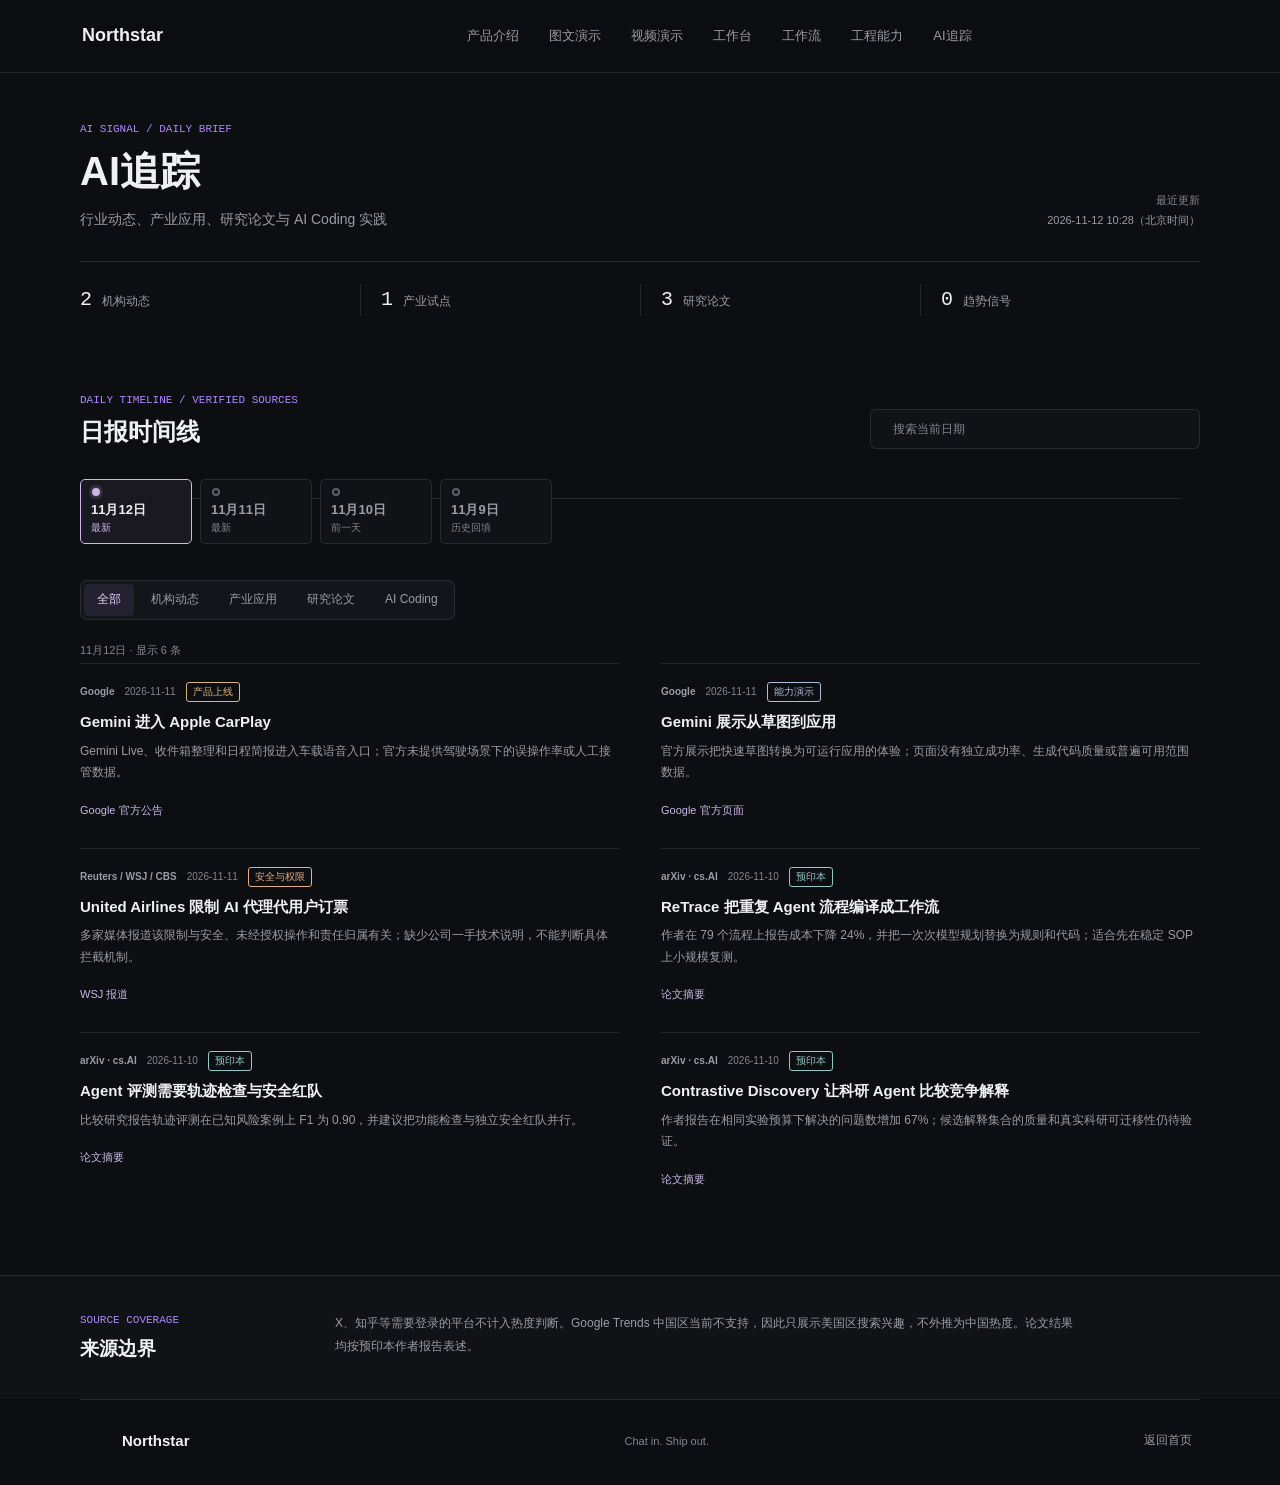
==== commit b0bfcc0f: "Add daily AI tracking timeline" ====
--- a/website/ai-tracking/index.html
+++ b/website/ai-tracking/index.html
@@ -30,11 +30,11 @@
         <nav class="desktop-nav" aria-label="主导航">
           <a href="../product/index.html">产品介绍</a>
           <a href="../walkthrough/">图文演示</a>
-          <a href="./" aria-current="page">AI追踪</a>
           <a href="../#desktop-journey">视频演示</a>
           <a href="../#demo">工作台</a>
           <a href="../#workflow">工作流</a>
           <a href="../#principles">工程能力</a>
+          <a href="./" aria-current="page">AI追踪</a>
         </nav>
         <button class="icon-button menu-toggle" type="button" aria-label="展开导航" aria-controls="mobile-nav" aria-expanded="false" title="展开导航">
           <i data-lucide="menu" aria-hidden="true"></i>
@@ -43,11 +43,11 @@
       <nav id="mobile-nav" class="mobile-nav" aria-label="移动端导航" hidden>
         <a href="../product/index.html">产品介绍<i data-lucide="arrow-right" aria-hidden="true"></i></a>
         <a href="../walkthrough/">图文演示<i data-lucide="arrow-right" aria-hidden="true"></i></a>
-        <a href="./" aria-current="page">AI追踪<i data-lucide="arrow-right" aria-hidden="true"></i></a>
         <a href="../#desktop-journey">视频演示<i data-lucide="arrow-down" aria-hidden="true"></i></a>
         <a href="../#demo">工作台<i data-lucide="arrow-down" aria-hidden="true"></i></a>
         <a href="../#workflow">工作流<i data-lucide="arrow-down" aria-hidden="true"></i></a>
         <a href="../#principles">工程能力<i data-lucide="arrow-down" aria-hidden="true"></i></a>
+        <a href="./" aria-current="page">AI追踪<i data-lucide="arrow-right" aria-hidden="true"></i></a>
       </nav>
     </header>
 
@@ -58,30 +58,30 @@
           <h1 id="tracking-title">AI追踪</h1>
           <p class="tracking-subtitle">行业动态、产业应用、研究论文与 AI Coding 实践</p>
         </div>
-        <p class="tracking-updated">本期快照<br><time datetime="2026-11-11T08:40:00+08:00">2026-11-11 08:40（北京时间）</time></p>
+        <p class="tracking-updated">最近更新<br><time id="tracking-updated-time" datetime="2026-11-12T10:28:00+08:00">2026-11-12 10:28（北京时间）</time></p>
       </section>
 
-      <section class="tracking-overview content-width" aria-label="本期内容数量">
+      <section class="tracking-overview content-width" aria-label="当前日报内容数量">
         <ul class="tracking-stats">
-          <li><strong>4</strong><span>机构动态</span></li>
-          <li><strong>1</strong><span>产业试点</span></li>
-          <li><strong>3</strong><span>研究论文</span></li>
-          <li><strong>1</strong><span>趋势信号</span></li>
+          <li><strong id="stat-updates">0</strong><span>机构动态</span></li>
+          <li><strong id="stat-industry">0</strong><span>产业试点</span></li>
+          <li><strong id="stat-papers">0</strong><span>研究论文</span></li>
+          <li><strong id="stat-trends">0</strong><span>趋势信号</span></li>
         </ul>
       </section>
 
-      <section class="trend-signal section-band" aria-labelledby="trend-title">
+      <section id="trend-signal" class="trend-signal section-band" aria-labelledby="trend-title" hidden>
         <div class="content-width trend-layout">
           <div>
             <p class="section-label">GOOGLE TRENDS / UNITED STATES</p>
-            <h2 id="trend-title">Anthropic IPO 搜索兴趣上升</h2>
-            <p>美国区过去 24 小时趋势榜显示该搜索词升温。它反映 Google 搜索兴趣，不代表社交讨论量或用户态度。</p>
-            <a class="text-link" href="https://trends.google.com/trending?geo=US&amp;hours=24" target="_blank" rel="noopener noreferrer">查看 Google Trends<i data-lucide="arrow-up-right" aria-hidden="true"></i></a>
+            <h2 id="trend-title"></h2>
+            <p id="trend-description"></p>
+            <a id="trend-link" class="text-link" href="https://trends.google.com/trending?geo=US&amp;hours=24" target="_blank" rel="noopener noreferrer">查看 Google Trends<i data-lucide="arrow-up-right" aria-hidden="true"></i></a>
           </div>
-          <div class="trend-metrics" aria-label="搜索量 50K 以上，增长 400%">
-            <div><strong>50K+</strong><span>搜索量</span></div>
-            <div><strong>+400%</strong><span>增长</span></div>
-            <time datetime="2026-11-11T07:58:00+08:00">观测于 07:58</time>
+          <div id="trend-metrics" class="trend-metrics">
+            <div><strong id="trend-volume"></strong><span>搜索量</span></div>
+            <div><strong id="trend-growth"></strong><span>增长</span></div>
+            <time id="trend-observed"></time>
           </div>
         </div>
       </section>
@@ -89,15 +89,17 @@
       <section class="tracking-feed content-width" aria-labelledby="feed-title">
         <div class="feed-heading">
           <div>
-            <p class="section-label">VERIFIED SOURCES</p>
-            <h2 id="feed-title">本期追踪</h2>
+            <p class="section-label">DAILY TIMELINE / VERIFIED SOURCES</p>
+            <h2 id="feed-title">日报时间线</h2>
           </div>
           <label class="tracking-search">
             <i data-lucide="search" aria-hidden="true"></i>
-            <span class="visually-hidden">搜索本期追踪</span>
-            <input id="tracking-search" type="search" placeholder="搜索动态、论文或主题" autocomplete="off">
+            <span class="visually-hidden">搜索当前日期追踪</span>
+            <input id="tracking-search" type="search" placeholder="搜索当前日期" autocomplete="off">
           </label>
         </div>
+
+        <div id="timeline-dates" class="timeline-dates" role="tablist" aria-label="日报日期"></div>
 
         <div class="tracking-tabs" role="tablist" aria-label="AI 追踪分类">
           <button id="tracking-tab-all" role="tab" type="button" aria-selected="true" aria-controls="tracking-results" data-filter="all">全部</button>
@@ -108,65 +110,10 @@
         </div>
 
         <div id="tracking-results" role="tabpanel" aria-labelledby="tracking-tab-all" tabindex="0">
-          <p id="tracking-count" class="tracking-count" aria-live="polite">显示 8 条</p>
-          <div class="signal-grid">
-            <article class="signal-item" data-categories="updates" data-search="anthropic ipo 路演 上市 sec ant 825000000 70 78">
-              <div class="signal-meta"><span class="signal-source">Anthropic</span><time datetime="2026-11-10">2026-11-10</time><span class="signal-tag tag-company">公司动态</span></div>
-              <h3>Anthropic 启动拟议 IPO 路演</h3>
-              <p>计划发行 8.25 亿股，预期价格为每股 70 至 78 美元，拟以 ANT 为代码上市。SEC 注册声明尚未生效。</p>
-              <a class="text-link" href="https://www.anthropic.com/news/roadshow-launch" target="_blank" rel="noopener noreferrer">Anthropic 官方公告<i data-lucide="arrow-up-right" aria-hidden="true"></i></a>
-            </article>
-
-            <article class="signal-item" data-categories="updates industry" data-search="openai businesses chatgpt 商家 business hub agent 电商 企业资料">
-              <div class="signal-meta"><span class="signal-source">OpenAI</span><time datetime="2026-11-10">2026-11-10</time><span class="signal-tag tag-company">产品 beta</span></div>
-              <h3>Businesses in ChatGPT 开始测试</h3>
-              <p>商家可认领资料、维护产品信息并查看聚合互动数据；符合条件的美国电商和在线服务商可以建立 Business Agent。尚无转化成效数据。</p>
-              <a class="text-link" href="https://openai.com/index/introducing-businesses-chatgpt/" target="_blank" rel="noopener noreferrer">OpenAI 官方公告<i data-lucide="arrow-up-right" aria-hidden="true"></i></a>
-            </article>
-
-            <article class="signal-item" data-categories="updates coding" data-search="google gemini 4 carbon antigravity swarm 多 agent 隔离 工作区 对抗 验证 编码">
-              <div class="signal-meta"><span class="signal-source">Google</span><time datetime="2026-11-10">2026-11-10</time><span class="signal-tag tag-model">模型开放</span></div>
-              <h3>Gemini 4 Carbon 扩大开放，Antigravity 预览 /swarm</h3>
-              <p>Carbon 面向复杂、多步骤编码和研究任务。/swarm 可让多个 Agent 在隔离工作区并行处理任务，并由验证者检查结果；目前仍是预览功能。</p>
-              <a class="text-link" href="https://blog.google/innovation-and-ai/models-and-research/gemini-models/gemini-4-carbon-now-available/" target="_blank" rel="noopener noreferrer">Google 官方公告<i data-lucide="arrow-up-right" aria-hidden="true"></i></a>
-            </article>
-
-            <article class="signal-item" data-categories="updates" data-search="openai control room 35 秒 fail closed 停止 推理 研究 安全">
-              <div class="signal-meta"><span class="signal-source">OpenAI</span><time datetime="2026-11-11">2026-11-11</time><span class="signal-tag tag-safety">原文复核</span></div>
-              <h3>Control Room 的停止机制得到确认</h3>
-              <p>研究工作负载收到停止指令后，最多 35 秒内阻断后续模型输出；控制服务故障时拒绝推理。适用范围是 OpenAI 自身研究基础设施。</p>
-              <a class="text-link" href="https://openai.com/index/control-room/" target="_blank" rel="noopener noreferrer">OpenAI 原始说明<i data-lucide="arrow-up-right" aria-hidden="true"></i></a>
-            </article>
-
-            <article class="signal-item" data-categories="industry" data-search="google deepmind gemini robotics 2.5 apptronik mercedes benz apollo 2 96% 分拣 机器人 试点">
-              <div class="signal-meta"><span class="signal-source">Google DeepMind</span><time datetime="2026-11-10">2026-11-10</time><span class="signal-tag tag-industry">概念验证</span></div>
-              <h3>Apollo 2 在奔驰产线试做汽车零件分拣</h3>
-              <p>Apptronik 与 Mercedes-Benz 参与试点。Google 报告成功率为 96%；这是合作方披露的概念验证数据，不代表规模化部署或独立测量。</p>
-              <a class="text-link" href="https://deepmind.google/blog/gemini-robotics-2-5-accelerates-real-world-physical-intelligence/" target="_blank" rel="noopener noreferrer">Google DeepMind 公告<i data-lucide="arrow-up-right" aria-hidden="true"></i></a>
-            </article>
-
-            <article class="signal-item" data-categories="papers" data-search="论文 sycophancy 讨好 偏好对齐 rlhf dpo 监督微调 sft 数据">
-              <div class="signal-meta"><span class="signal-source">arXiv · cs.AI</span><time datetime="2026-11-05">2026-11-05</time><span class="signal-tag tag-paper">预印本</span></div>
-              <h3>Don't Blame The Preferences</h3>
-              <p>在三个模型家族和三种测试中，作者发现讨好倾向在监督微调阶段已较明显。启示是训练数据和早期阶段也要检查，而不只调整最终对齐。</p>
-              <a class="text-link" href="https://arxiv.org/abs/2611.10045" target="_blank" rel="noopener noreferrer">论文摘要<i data-lucide="arrow-up-right" aria-hidden="true"></i></a>
-            </article>
-
-            <article class="signal-item" data-categories="papers" data-search="论文 longtail swe 代码 agent 多语言 编程语言 基准 仓库 修复 测试">
-              <div class="signal-meta"><span class="signal-source">arXiv · cs.SE</span><time datetime="2026-11-06">2026-11-06</time><span class="signal-tag tag-paper">预印本</span></div>
-              <h3>Longtail-SWE 为 13 种少见语言补充代码修复评测</h3>
-              <p>论文整理 202 个真实仓库任务，并用求解、裁判检查和修订任务的流程减少题目描述与测试缺陷。重点是补充评测覆盖，不是宣称模型整体变强。</p>
-              <a class="text-link" href="https://arxiv.org/abs/2611.10304" target="_blank" rel="noopener noreferrer">论文摘要<i data-lucide="arrow-up-right" aria-hidden="true"></i></a>
-            </article>
-
-            <article class="signal-item" data-categories="papers" data-search="论文 sage taiyi 科学发现 agent 假设 证据 实验 化学 产率">
-              <div class="signal-meta"><span class="signal-source">arXiv · cs.AI</span><time datetime="2026-11-09">2026-11-09</time><span class="signal-tag tag-paper">预印本</span></div>
-              <h3>Sage-Taiyi 尝试让科研 Agent 跟踪证据与未解问题</h3>
-              <p>作者报告其在 265 个科学构想任务上超过所测基线，并展示五项专家指导合作实验。榜单与化学结果仍是预印本作者报告，实验范围有限。</p>
-              <a class="text-link" href="https://arxiv.org/abs/2611.12762" target="_blank" rel="noopener noreferrer">论文摘要<i data-lucide="arrow-up-right" aria-hidden="true"></i></a>
-            </article>
-          </div>
+          <p id="tracking-count" class="tracking-count" aria-live="polite">正在加载时间线…</p>
+          <div id="signal-grid" class="signal-grid"></div>
           <p id="tracking-empty" class="tracking-empty" hidden>没有匹配的追踪条目。</p>
+          <p id="tracking-error" class="tracking-error" hidden>时间线暂时无法加载，请稍后再试。</p>
         </div>
       </section>
 
--- a/website/ai-tracking/tracking.css
+++ b/website/ai-tracking/tracking.css
@@ -31,6 +31,17 @@
 .tracking-search input::placeholder { color: var(--dim); }
 .tracking-search:focus-within { border-color: rgba(175, 135, 255, 0.55); }
 .visually-hidden { position: absolute; width: 1px; height: 1px; padding: 0; margin: -1px; overflow: hidden; clip: rect(0, 0, 0, 0); white-space: nowrap; border: 0; }
+.timeline-dates { position: relative; display: flex; gap: 8px; max-width: 100%; margin-top: 30px; padding: 0 0 12px; overflow-x: auto; scrollbar-width: thin; }
+.timeline-dates::before { content: ""; position: absolute; top: 19px; right: 18px; left: 18px; height: 1px; background: var(--line); }
+.timeline-dates button { position: relative; z-index: 1; display: grid; justify-items: start; gap: 5px; flex: 0 0 112px; min-height: 58px; padding: 8px 10px 9px; border: 1px solid var(--line); border-radius: 5px; background: #111216; color: var(--muted); text-align: left; transition: border-color 160ms, background 160ms, color 160ms; }
+.timeline-dates button::before { content: ""; width: 8px; height: 8px; margin: 0 0 1px 1px; border: 2px solid #5c5e69; border-radius: 50%; background: #111216; }
+.timeline-dates button:hover { border-color: #777986; color: var(--text); }
+.timeline-dates button:focus-visible { outline: 2px solid rgba(201, 184, 232, 0.9); outline-offset: 2px; }
+.timeline-dates button[aria-selected="true"] { border-color: #c9b8e8; background: #1a1820; color: var(--text); }
+.timeline-dates button[aria-selected="true"]::before { border-color: #c9b8e8; background: #c9b8e8; box-shadow: 0 0 0 3px rgba(201, 184, 232, 0.14); }
+.timeline-dates strong { font-size: 13px; font-weight: 600; line-height: 1.2; }
+.timeline-dates span { color: var(--dim); font-size: 10px; line-height: 1.2; }
+.timeline-dates button[aria-selected="true"] span { color: #c9b8e8; }
 .tracking-tabs { display: flex; align-items: center; gap: 4px; width: max-content; max-width: 100%; margin-top: 24px; padding: 3px; border: 1px solid var(--line); border-radius: 7px; background: #14151a; overflow-x: auto; }
 .tracking-tabs button { flex: none; min-height: 32px; padding: 0 13px; border: 0; border-radius: 4px; background: transparent; color: var(--muted); font-size: 12px; white-space: nowrap; transition: background 160ms, color 160ms; }
 .tracking-tabs button:hover { color: var(--text); }
@@ -51,6 +62,7 @@
 .signal-item p { margin-top: 7px; color: var(--muted); font-size: 12px; line-height: 1.8; }
 .signal-item .text-link { min-height: 36px; margin-top: 8px; color: #c9b8e8; font-size: 11px; }
 .tracking-empty { padding: 32px 0; border-top: 1px solid var(--line); color: var(--muted); font-size: 13px; }
+.tracking-error { padding: 18px 0; border-top: 1px solid #75504f; color: #dba7a2; font-size: 12px; }
 .tracking-coverage { padding-block: 36px; background: #111216; }
 .coverage-row { display: grid; grid-template-columns: 220px minmax(0, 1fr); align-items: start; gap: 35px; }
 .coverage-row h2 { margin-top: 8px; font-size: 19px; }
@@ -76,6 +88,9 @@
   .tracking-feed { padding-block: 36px 42px; }
   .feed-heading { align-items: start; flex-direction: column; gap: 17px; }
   .tracking-search { width: 100%; }
+  .timeline-dates { margin-top: 24px; padding-bottom: 10px; }
+  .timeline-dates::before { right: 16px; left: 16px; }
+  .timeline-dates button { flex-basis: 104px; }
   .tracking-tabs { width: 100%; margin-top: 19px; }
   .tracking-tabs button { flex: 1; padding-inline: 9px; }
   .signal-grid { grid-template-columns: 1fr; }
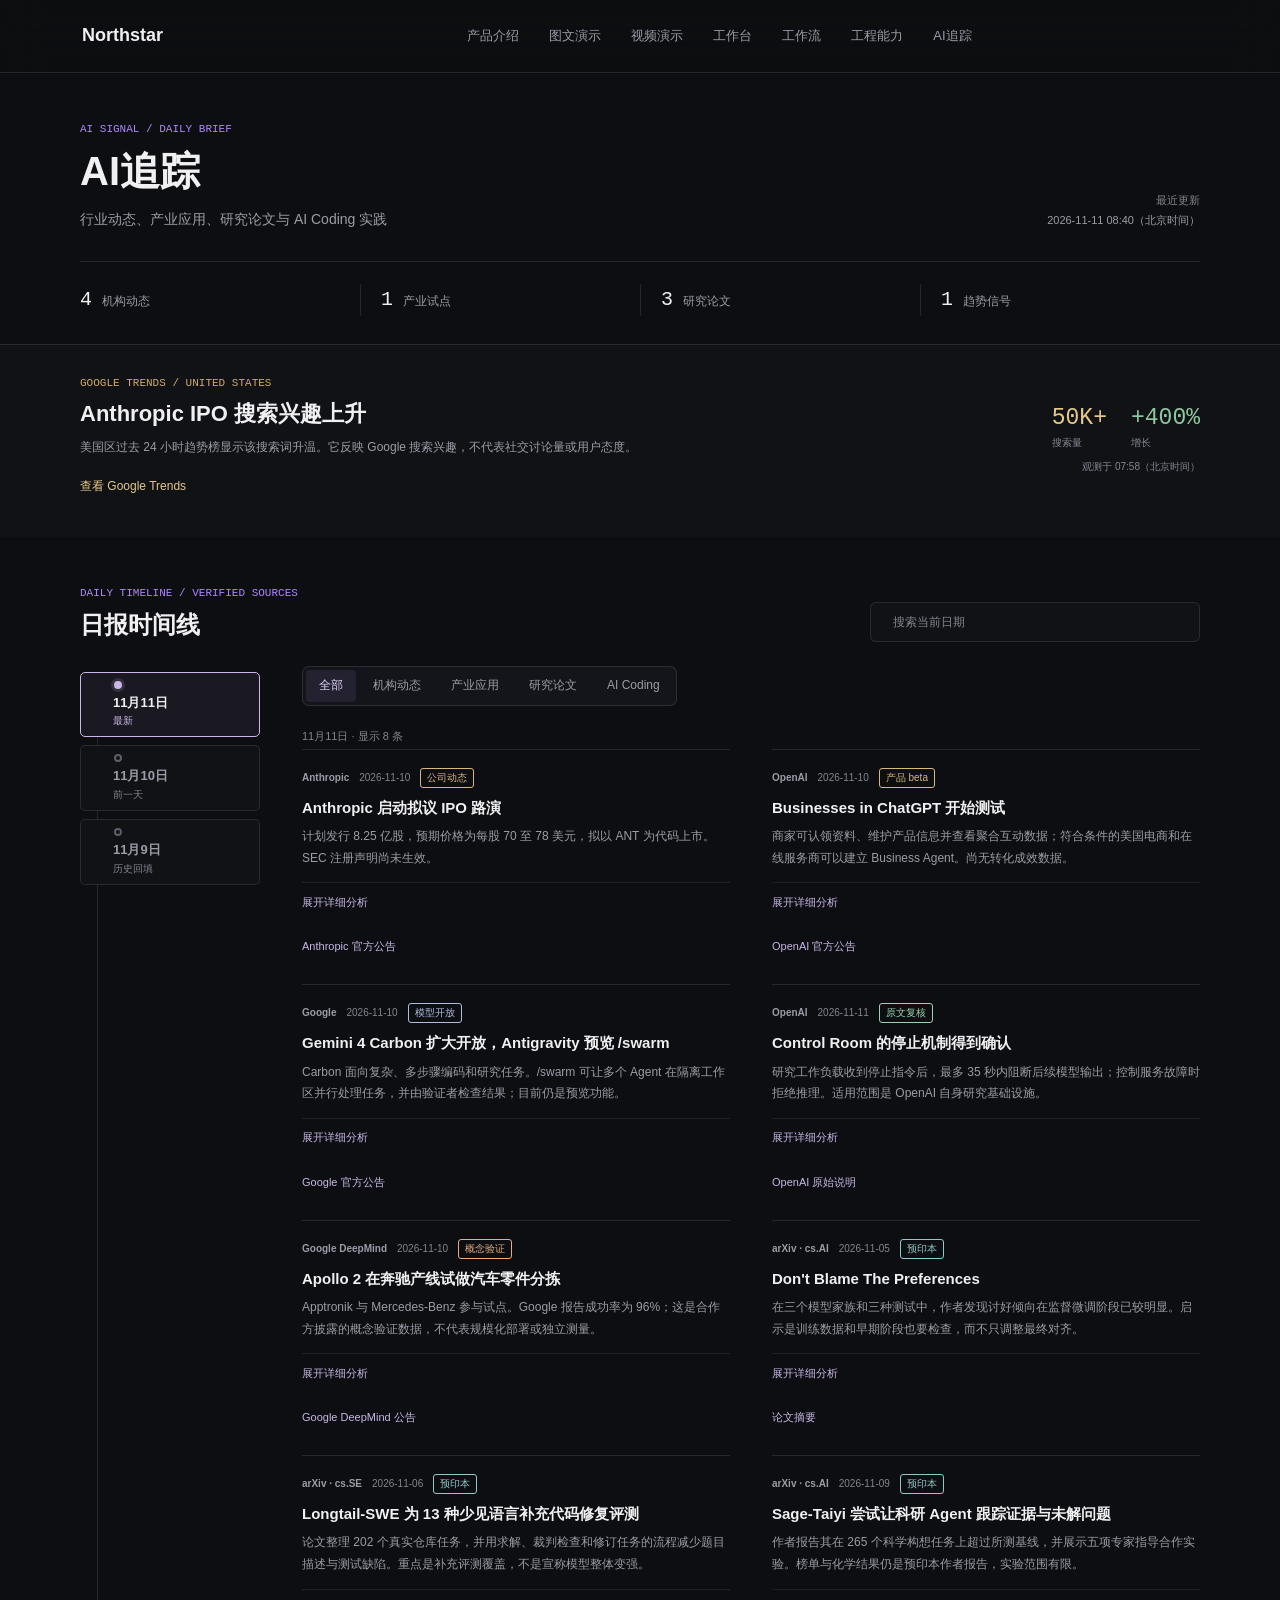
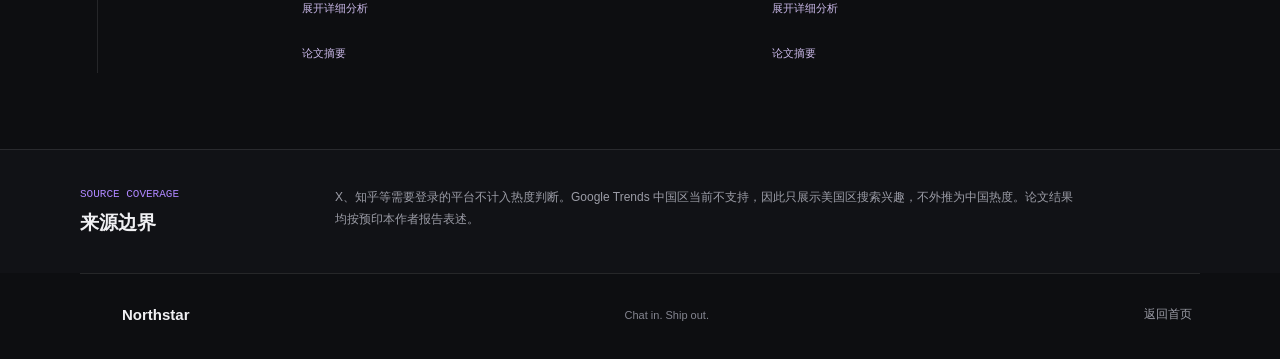
==== commit 7d7f98bb: "Move AI tracking timeline to the left" ====
--- a/website/ai-tracking/index.html
+++ b/website/ai-tracking/index.html
@@ -58,7 +58,7 @@
           <h1 id="tracking-title">AI追踪</h1>
           <p class="tracking-subtitle">行业动态、产业应用、研究论文与 AI Coding 实践</p>
         </div>
-        <p class="tracking-updated">最近更新<br><time id="tracking-updated-time" datetime="2026-11-12T10:28:00+08:00">2026-11-12 10:28（北京时间）</time></p>
+        <p class="tracking-updated">最近更新<br><time id="tracking-updated-time" datetime="2026-11-11T08:40:00+08:00">2026-11-11 08:40（北京时间）</time></p>
       </section>
 
       <section class="tracking-overview content-width" aria-label="当前日报内容数量">
--- a/website/ai-tracking/tracking.css
+++ b/website/ai-tracking/tracking.css
@@ -22,8 +22,9 @@
 .trend-metrics div:nth-child(2) strong { color: #8fc8a0; }
 .trend-metrics span, .trend-metrics time { color: var(--dim); font-size: 10px; }
 .trend-metrics time { grid-column: 1 / -1; justify-self: end; font-variant-numeric: tabular-nums; }
-.tracking-feed { padding-block: 48px 58px; }
+.tracking-feed { display: grid; grid-template-columns: 180px minmax(0, 1fr); column-gap: 42px; padding-block: 48px 58px; }
 .feed-heading { display: flex; justify-content: space-between; align-items: end; gap: 24px; }
+.tracking-feed > .feed-heading { grid-column: 1 / -1; }
 .feed-heading h2 { margin-top: 7px; font-size: 24px; }
 .tracking-search { display: flex; align-items: center; gap: 9px; width: min(330px, 44%); min-height: 40px; padding: 0 11px; border: 1px solid var(--line); border-radius: 6px; background: #111216; color: var(--dim); }
 .tracking-search svg { width: 16px; height: 16px; }
@@ -31,9 +32,9 @@
 .tracking-search input::placeholder { color: var(--dim); }
 .tracking-search:focus-within { border-color: rgba(175, 135, 255, 0.55); }
 .visually-hidden { position: absolute; width: 1px; height: 1px; padding: 0; margin: -1px; overflow: hidden; clip: rect(0, 0, 0, 0); white-space: nowrap; border: 0; }
-.timeline-dates { position: relative; display: flex; gap: 8px; max-width: 100%; margin-top: 30px; padding: 0 0 12px; overflow-x: auto; scrollbar-width: thin; }
-.timeline-dates::before { content: ""; position: absolute; top: 19px; right: 18px; left: 18px; height: 1px; background: var(--line); }
-.timeline-dates button { position: relative; z-index: 1; display: grid; justify-items: start; gap: 5px; flex: 0 0 112px; min-height: 58px; padding: 8px 10px 9px; border: 1px solid var(--line); border-radius: 5px; background: #111216; color: var(--muted); text-align: left; transition: border-color 160ms, background 160ms, color 160ms; }
+.timeline-dates { position: relative; display: grid; grid-column: 1; grid-row: 2 / span 2; align-content: start; gap: 8px; max-width: 100%; margin-top: 30px; padding: 0 0 12px; }
+.timeline-dates::before { content: ""; position: absolute; top: 18px; bottom: 18px; left: 17px; width: 1px; background: var(--line); }
+.timeline-dates button { position: relative; z-index: 1; display: grid; justify-items: start; gap: 5px; width: 100%; min-height: 58px; padding: 8px 10px 9px 32px; border: 1px solid var(--line); border-radius: 5px; background: #111216; color: var(--muted); text-align: left; transition: border-color 160ms, background 160ms, color 160ms; }
 .timeline-dates button::before { content: ""; width: 8px; height: 8px; margin: 0 0 1px 1px; border: 2px solid #5c5e69; border-radius: 50%; background: #111216; }
 .timeline-dates button:hover { border-color: #777986; color: var(--text); }
 .timeline-dates button:focus-visible { outline: 2px solid rgba(201, 184, 232, 0.9); outline-offset: 2px; }
@@ -43,10 +44,12 @@
 .timeline-dates span { color: var(--dim); font-size: 10px; line-height: 1.2; }
 .timeline-dates button[aria-selected="true"] span { color: #c9b8e8; }
 .tracking-tabs { display: flex; align-items: center; gap: 4px; width: max-content; max-width: 100%; margin-top: 24px; padding: 3px; border: 1px solid var(--line); border-radius: 7px; background: #14151a; overflow-x: auto; }
+.tracking-feed > .tracking-tabs { grid-column: 2; grid-row: 2; }
 .tracking-tabs button { flex: none; min-height: 32px; padding: 0 13px; border: 0; border-radius: 4px; background: transparent; color: var(--muted); font-size: 12px; white-space: nowrap; transition: background 160ms, color 160ms; }
 .tracking-tabs button:hover { color: var(--text); }
 .tracking-tabs button[aria-selected="true"] { background: var(--accent-soft); color: #e1d3fa; }
 .tracking-count { margin-top: 21px; color: var(--dim); font-size: 11px; font-variant-numeric: tabular-nums; }
+.tracking-feed > #tracking-results { grid-column: 2; grid-row: 3; }
 .signal-grid { display: grid; grid-template-columns: repeat(2, minmax(0, 1fr)); column-gap: 42px; margin-top: 4px; }
 .signal-item { min-width: 0; padding: 18px 0 20px; border-top: 1px solid var(--line); }
 .signal-meta { display: flex; flex-wrap: wrap; align-items: center; gap: 7px 10px; color: var(--dim); font-size: 10px; }
@@ -60,6 +63,16 @@
 .tag-paper { color: #91c8c8; }
 .signal-item h3 { margin-top: 8px; font-size: 15px; line-height: 1.55; }
 .signal-item p { margin-top: 7px; color: var(--muted); font-size: 12px; line-height: 1.8; }
+.signal-details { margin-top: 13px; border-top: 1px solid rgba(255, 255, 255, 0.08); }
+.signal-details summary { display: flex; align-items: center; justify-content: space-between; gap: 12px; min-height: 37px; color: #c9b8e8; cursor: pointer; font-size: 11px; list-style: none; }
+.signal-details summary::-webkit-details-marker { display: none; }
+.signal-details summary svg { width: 14px; height: 14px; transition: transform 160ms; }
+.signal-details[open] summary svg { transform: rotate(180deg); }
+.signal-details summary:focus-visible { outline: 2px solid rgba(201, 184, 232, 0.9); outline-offset: 3px; }
+.signal-detail-list { display: grid; gap: 11px; margin: 14px 0 4px; }
+.signal-detail-row { display: grid; grid-template-columns: 88px minmax(0, 1fr); gap: 13px; }
+.signal-detail-row dt { color: var(--dim); font-size: 10px; line-height: 1.7; }
+.signal-detail-row dd { margin: 0; color: var(--muted); font-size: 11px; line-height: 1.8; }
 .signal-item .text-link { min-height: 36px; margin-top: 8px; color: #c9b8e8; font-size: 11px; }
 .tracking-empty { padding: 32px 0; border-top: 1px solid var(--line); color: var(--muted); font-size: 13px; }
 .tracking-error { padding: 18px 0; border-top: 1px solid #75504f; color: #dba7a2; font-size: 12px; }
@@ -85,16 +98,17 @@
   .trend-layout h2 { font-size: 19px; }
   .trend-metrics { justify-content: start; gap: 6px 30px; }
   .trend-metrics time { grid-column: auto; align-self: end; justify-self: start; margin-left: 5px; padding-bottom: 3px; }
-  .tracking-feed { padding-block: 36px 42px; }
+  .tracking-feed { display: block; padding-block: 36px 42px; }
   .feed-heading { align-items: start; flex-direction: column; gap: 17px; }
   .tracking-search { width: 100%; }
-  .timeline-dates { margin-top: 24px; padding-bottom: 10px; }
-  .timeline-dates::before { right: 16px; left: 16px; }
-  .timeline-dates button { flex-basis: 104px; }
+  .timeline-dates { display: flex; gap: 8px; margin-top: 24px; padding-bottom: 10px; overflow-x: auto; scrollbar-width: thin; }
+  .timeline-dates::before { top: 19px; right: 16px; bottom: auto; left: 16px; width: auto; height: 1px; }
+  .timeline-dates button { width: auto; flex: 0 0 104px; padding: 8px 10px 9px; }
   .tracking-tabs { width: 100%; margin-top: 19px; }
   .tracking-tabs button { flex: 1; padding-inline: 9px; }
   .signal-grid { grid-template-columns: 1fr; }
   .signal-item { padding-block: 16px 18px; }
+  .signal-detail-row { grid-template-columns: 76px minmax(0, 1fr); gap: 10px; }
   .coverage-row { grid-template-columns: 1fr; gap: 16px; }
 }
 
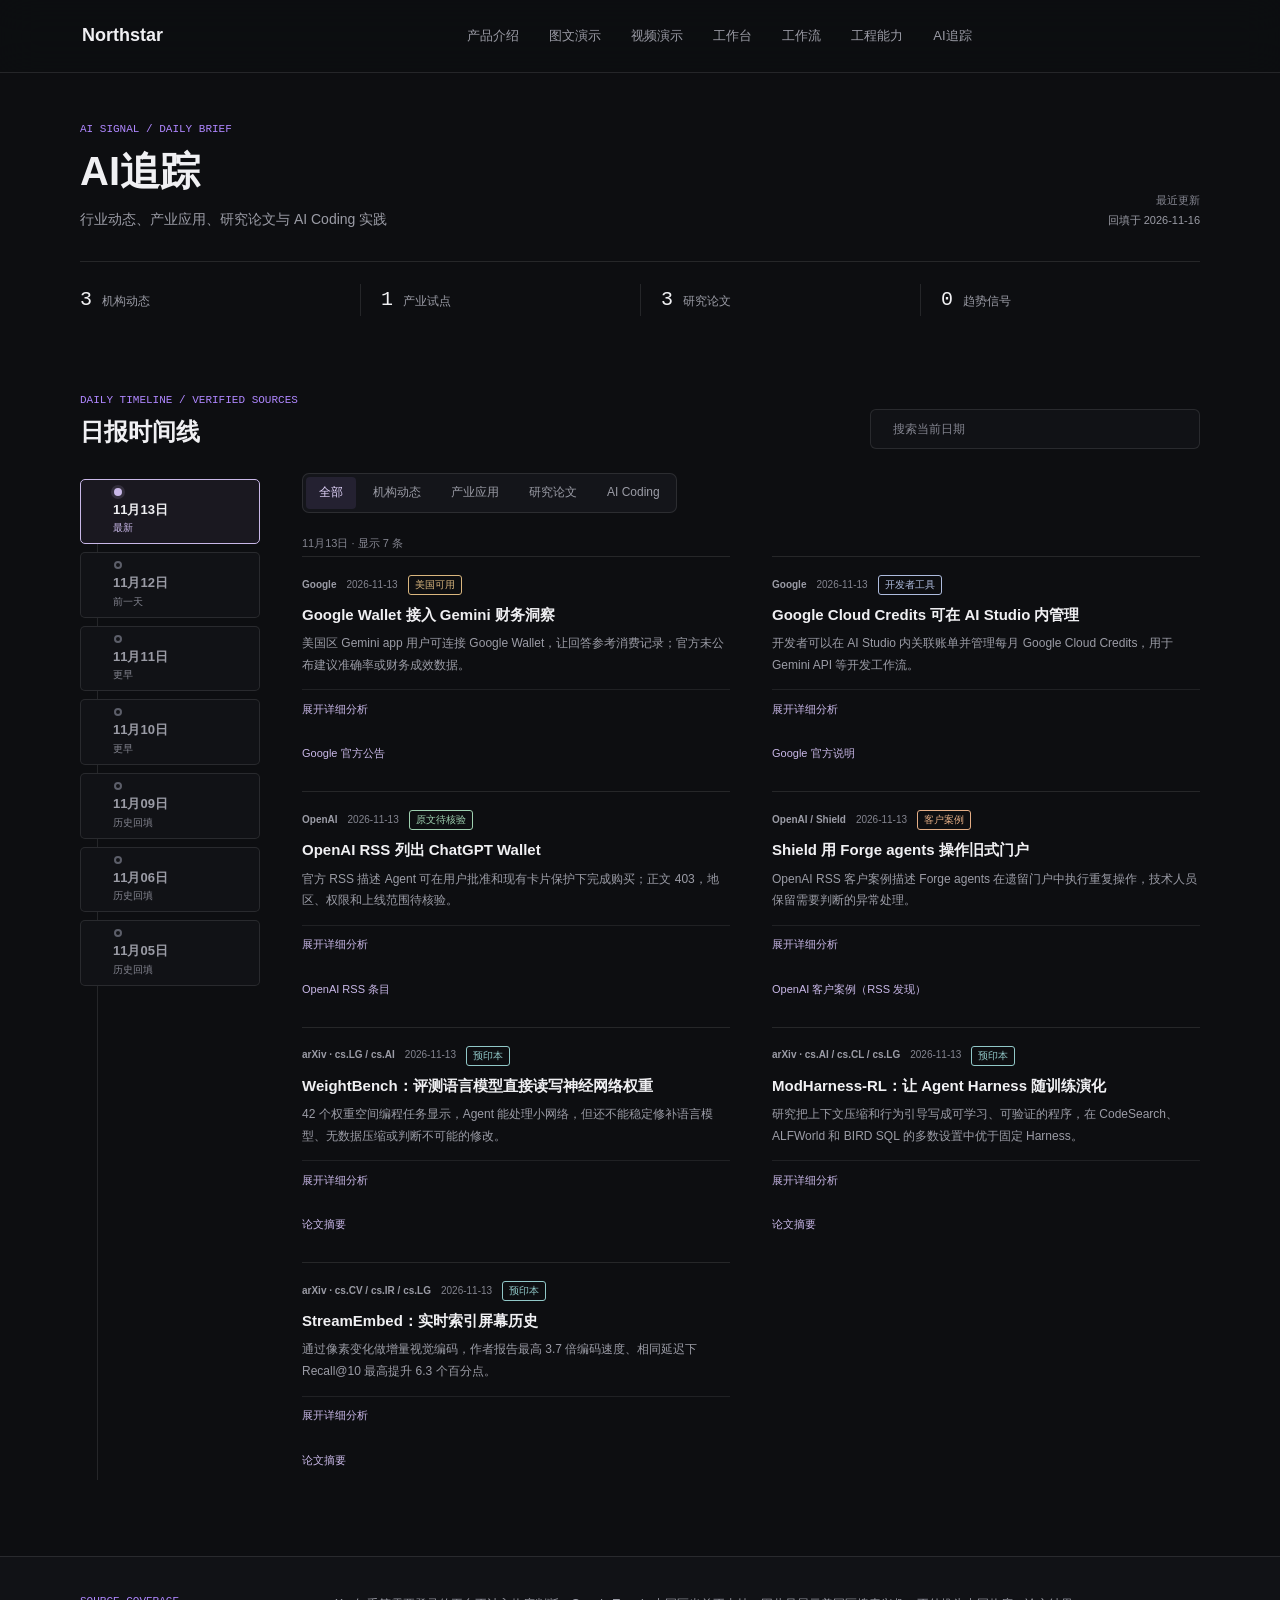
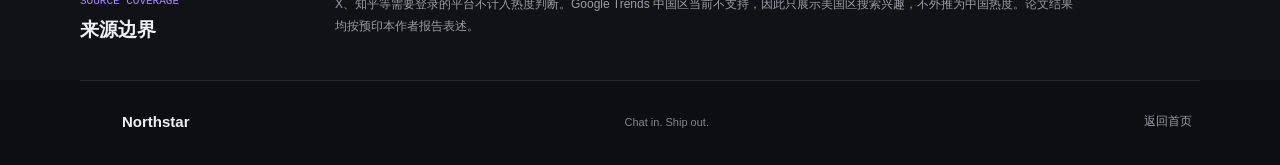
==== commit dbd46f26: "Split AI tracking by event date" ====
--- a/website/ai-tracking/index.html
+++ b/website/ai-tracking/index.html
@@ -99,7 +99,7 @@
           </label>
         </div>
 
-        <div id="timeline-dates" class="timeline-dates" role="tablist" aria-label="日报日期"></div>
+        <div id="timeline-dates" class="timeline-dates" role="tablist" aria-label="事件日期"></div>
 
         <div class="tracking-tabs" role="tablist" aria-label="AI 追踪分类">
           <button id="tracking-tab-all" role="tab" type="button" aria-selected="true" aria-controls="tracking-results" data-filter="all">全部</button>
